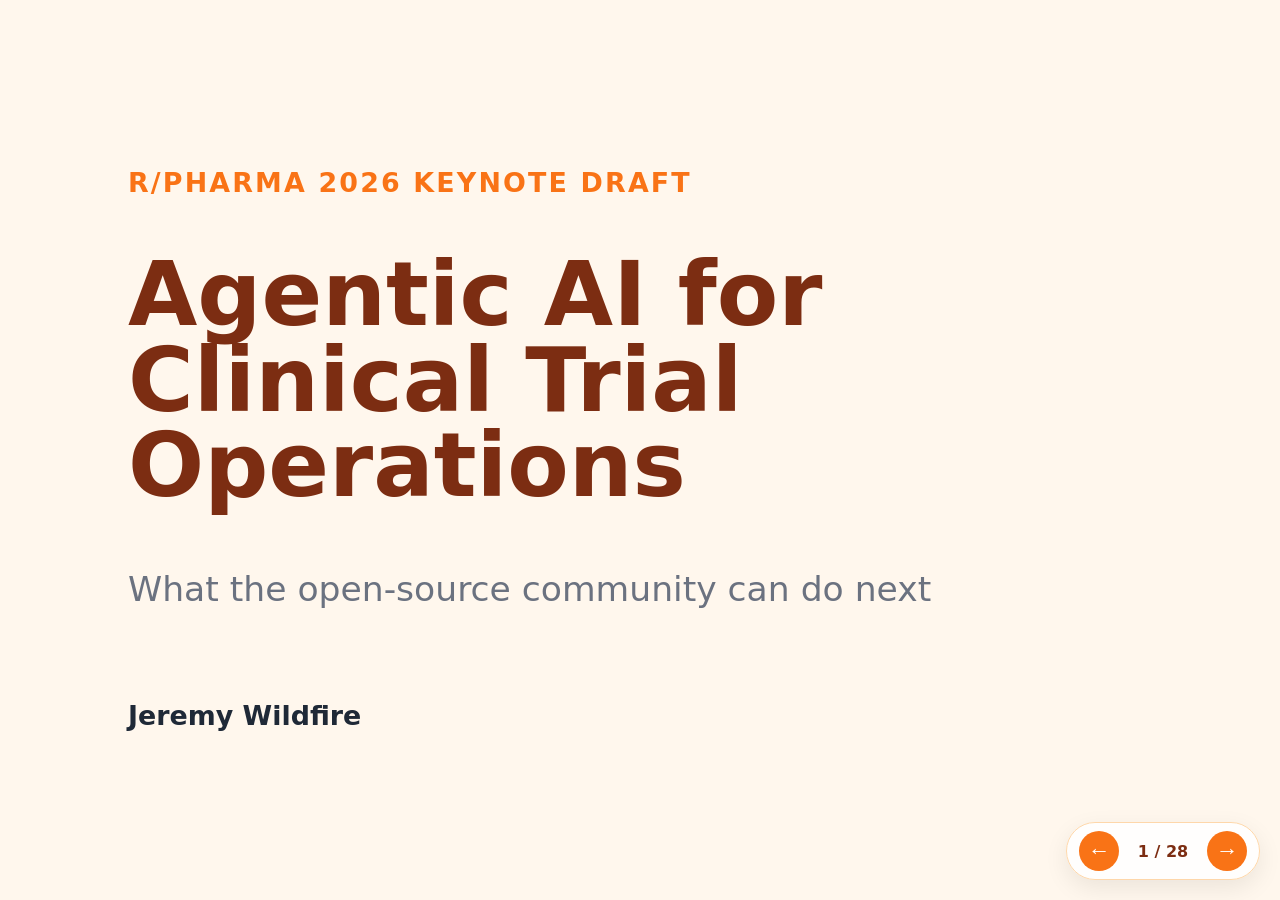
==== index.html @ a1d8c082 "Incorporate complete keynote dictation" ====
<!doctype html>
<html lang="en">
<head>
  <meta charset="utf-8" />
  <meta name="viewport" content="width=device-width, initial-scale=1" />
  <title>R/Pharma 2026 AI Keynote</title>
  <link rel="stylesheet" href="style.css" />
</head>
<body>
  <main class="deck" id="deck">
    <section class="slide title">
      <p class="eyebrow">R/Pharma 2026 Keynote Draft</p>
      <h1>Agentic AI for Clinical Trial Operations</h1>
      <p class="subtitle">What the open-source community can do next</p>
      <p class="speaker">Jeremy Wildfire</p>
    </section>

    <section class="slide">
      <h2>The thesis</h2>
      <p class="definition">Agentic AI can streamline clinical trial work when it is grounded in open, inspectable, reusable clinical software workflows.</p>
      <p class="note">Focus: faster study data analysis across setup, conduct, closeout, and submission to FDA and other regulators.</p>
    </section>

    <section class="slide">
      <h2>Why R/Pharma?</h2>
      <ul>
        <li>This community already works in the pre-competitive open-source space.</li>
        <li>Clinical trial operations have shared problems hiding behind company-specific implementations.</li>
        <li>Agentic AI gives us a new way to build, maintain, and validate shared infrastructure.</li>
      </ul>
    </section>

    <section class="slide agenda">
      <h2>Three parts</h2>
      <ol>
        <li>History: open source and clinical trials.</li>
        <li>Current best practices for GxP-ready agentic engineering.</li>
        <li>What's next: obot, gsm.safety, and autonomous AI workers.</li>
      </ol>
    </section>

    <section class="slide section-title">
      <p class="time">~10 minutes</p>
      <h2>1. History</h2>
      <p>Open source, clinical trials, and the path from SAS macro libraries to open clinical frameworks.</p>
    </section>

    <section class="slide">
      <h2>The old model</h2>
      <ul>
        <li>Every company had its own large repository of SAS macros.</li>
        <li>Clinical reporting infrastructure was powerful, but mostly internal.</li>
        <li>Teams repeatedly solved similar operational and analysis problems in parallel.</li>
      </ul>
    </section>

    <section class="slide">
      <h2>The hybrid era</h2>
      <ul>
        <li>SAS remains central in many organizations.</li>
        <li>R, Python, and other open-source tools become part of the clinical trial pipeline.</li>
        <li>Teams begin connecting closed-source macro libraries with open-source workflows.</li>
      </ul>
    </section>

    <section class="slide">
      <h2>Open frameworks + local customization</h2>
      <div class="grid three">
        <div><strong>Shared core</strong><br/>community-maintained methods, examples, and docs</div>
        <div><strong>Company extensions</strong><br/>local standards, templates, and review practices</div>
        <div><strong>Clinical use</strong><br/>study setup, conduct, closeout, and submission support</div>
      </div>
      <p class="note">Pharmaverse-style approaches show the direction: shared infrastructure does not eliminate company-specific needs; it gives them a better base.</p>
    </section>

    <section class="slide transition">
      <h2>Open source changed the surface area</h2>
      <p>More of the clinical workflow became visible, reusable, and improvable.</p>
    </section>

    <section class="slide section-title">
      <p class="time">~15 minutes</p>
      <h2>2. Current best practices</h2>
      <p>GSM, agentic engineering, and qualified, validated, GxP-ready AI use cases.</p>
    </section>

    <section class="slide split">
      <div>
        <h2>SafetyGraphics</h2>
        <ul>
          <li>Focused on safety monitoring.</li>
          <li>Reusable safety review displays.</li>
          <li>Interactive workflows aligned with common clinical questions.</li>
        </ul>
      </div>
      <div class="card">
        <strong>Core lesson</strong>
        <p>When data inputs, displays, examples, and docs are open, safety review assumptions become easier to inspect.</p>
      </div>
    </section>

    <section class="slide split">
      <div>
        <h2>GSM</h2>
        <ul>
          <li>Focused on RBQM and statistical monitoring.</li>
          <li>Broader study monitoring and quality workflows.</li>
          <li>Reusable outputs that can be generated, reviewed, and versioned.</li>
        </ul>
      </div>
      <div class="card">
        <strong>Core lesson</strong>
        <p>Monitoring workflows should be treated like software: specified, tested, documented, and improved over time.</p>
      </div>
    </section>

    <section class="slide">
      <h2>The shared pattern</h2>
      <div class="grid">
        <div><strong>Pre-competitive</strong><br/>common problems before company-specific customization</div>
        <div><strong>Open</strong><br/>public repos, examples, and documentation</div>
        <div><strong>Inspectable</strong><br/>visible assumptions and reviewable outputs</div>
        <div><strong>Reusable</strong><br/>frameworks that can carry many studies</div>
      </div>
    </section>

    <section class="slide">
      <h2>Why this matters for AI</h2>
      <ul>
        <li>Agents need explicit workflows, artifacts, and quality bars.</li>
        <li>Open-source projects already expose those artifacts.</li>
        <li>Clinical operations work becomes something agents can help draft, test, document, and improve.</li>
      </ul>
    </section>

    <section class="slide transition">
      <h2>Once the workflow is open and software-shaped...</h2>
      <p>AI can do more than autocomplete code.</p>
    </section>

    <section class="slide">
      <h2>What changed in the last few years</h2>
      <ul>
        <li>LLMs became more capable and more available.</li>
        <li>The workflow moved beyond isolated code suggestions.</li>
        <li>Agents can now execute bounded loops across requirements, code, docs, tests, demos, and pull requests.</li>
      </ul>
    </section>

    <section class="slide">
      <h2>Agentic engineering</h2>
      <p class="definition">Humans set direction; agents execute bounded work loops with auditable evidence.</p>
      <div class="flow">Issue → requirement → implementation → tests → demo → PR → human review</div>
    </section>

    <section class="slide warning">
      <h2>Qualified, validated, GxP-ready</h2>
      <ul>
        <li>The goal is not just faster code.</li>
        <li>The goal is controlled, explainable clinical software work.</li>
        <li>Use cases need evidence that a qualified reviewer can inspect.</li>
        <li>The process must support validation, traceability, and accountability.</li>
      </ul>
    </section>

    <section class="slide warning">
      <h2>AI-written code still needs a human owner</h2>
      <ul>
        <li>A person owns the requirements.</li>
        <li>A person owns the risk decision.</li>
        <li>A person must be able to explain why the code works.</li>
        <li>A person must be able to explain why it is safe enough for medical research.</li>
      </ul>
    </section>

    <section class="slide">
      <h2>Clinical trial operations opportunities</h2>
      <ul>
        <li><strong>Setup:</strong> prepare analysis workflows, examples, specifications, and study configuration.</li>
        <li><strong>Conduct:</strong> monitor data, refresh outputs, triage anomalies, and maintain review artifacts.</li>
        <li><strong>Closeout:</strong> reconcile outputs, document decisions, and assemble evidence.</li>
        <li><strong>Submission:</strong> support traceable packages for FDA and other regulatory authorities.</li>
      </ul>
    </section>

    <section class="slide">
      <h2>What agents can help with now</h2>
      <ul>
        <li>Drafting requirements and requirement matrices.</li>
        <li>Scaffolding open-source package work.</li>
        <li>Updating documentation and examples.</li>
        <li>Running static and rendered-output checks.</li>
        <li>Summarizing evidence for human review.</li>
      </ul>
    </section>

    <section class="slide warning">
      <h2>What still needs humans</h2>
      <ul>
        <li>Scientific and clinical judgment.</li>
        <li>Regulatory accountability.</li>
        <li>Risk acceptance and prioritization.</li>
        <li>Approval boundaries for external actions.</li>
        <li>Final interpretation of study data.</li>
      </ul>
    </section>

    <section class="slide section-title">
      <p class="time">~15 minutes</p>
      <h2>3. What comes next</h2>
      <p>obot, gsm.safety, and autonomous AI workers managed by a human.</p>
    </section>

    <section class="slide">
      <h2>obot as the demo thread</h2>
      <ul>
        <li>A dedicated open-source development agent.</li>
        <li>GitHub issues as PM memory and requirements.</li>
        <li>Pull requests as development evidence.</li>
        <li>Browser QA for rendered outputs.</li>
        <li>Telegram feedback loops for decisions and review.</li>
      </ul>
    </section>

    <section class="slide">
      <h2>The live case study: gsm.safety</h2>
      <ul>
        <li>Agentically combine SafetyGraphics and GSM.</li>
        <li>Use agents for requirements, tests, docs, demos, and implementation PRs.</li>
        <li>Use Jeremy as the human manager and accountable reviewer.</li>
        <li>Report honestly in October on how far the team got.</li>
      </ul>
    </section>

    <section class="slide">
      <h2>From human-in-the-loop to delegated AI team</h2>
      <div class="grid two">
        <div><strong>Before</strong><br/>Highly integrated human/code-assist loop</div>
        <div><strong>Now</strong><br/>Human-managed agents with PM, development, testing, and evidence loops</div>
      </div>
      <p class="note">The point is the way of working as much as the final package.</p>
    </section>

    <section class="slide">
      <h2>Guardrails for clinical contexts</h2>
      <div class="grid">
        <div><strong>Evidence</strong><br/>tests, rendered checks, and reviewable artifacts</div>
        <div><strong>Permissions</strong><br/>clear boundaries for writes and external actions</div>
        <div><strong>Traceability</strong><br/>requirements linked to outputs and decisions</div>
        <div><strong>Humans</strong><br/>expert judgment remains the control point</div>
      </div>
    </section>

    <section class="slide closing">
      <h2>Open source is the path</h2>
      <p>Build open, auditable agentic systems where AI workers amplify expert clinical and statistical judgment.</p>
      <p class="placeholder">Add final links, QR code, and concrete gsm.safety / obot demo artifacts as the project matures.</p>
    </section>
  </main>

  <nav class="controls" aria-label="Slide controls">
    <button id="prev" type="button">←</button>
    <span id="counter"></span>
    <button id="next" type="button">→</button>
  </nav>
  <script src="script.js"></script>
</body>
</html>
---- style.css ----
:root {
  --bg: #fff7ed;
  --ink: #1f2937;
  --muted: #6b7280;
  --orange: #f97316;
  --deep: #7c2d12;
  --line: #fed7aa;
  --blue: #1d4ed8;
}
* { box-sizing: border-box; }
html, body { margin: 0; height: 100%; }
body {
  font-family: ui-sans-serif, system-ui, -apple-system, BlinkMacSystemFont, "Segoe UI", sans-serif;
  background: var(--bg);
  color: var(--ink);
  overflow: hidden;
}
.deck { height: 100vh; width: 100vw; }
.slide {
  display: none;
  height: 100vh;
  width: 100vw;
  padding: 7vh 10vw;
  flex-direction: column;
  justify-content: center;
  gap: 1.5rem;
}
.slide.active { display: flex; }
h1 { font-size: clamp(3rem, 7vw, 6.5rem); line-height: 0.95; margin: 0; color: var(--deep); }
h2 { font-size: clamp(2.4rem, 5vw, 4.8rem); line-height: 1; margin: 0; color: var(--deep); }
p, li { font-size: clamp(1.35rem, 2.1vw, 2rem); line-height: 1.35; }
ul, ol { margin: 0; padding-left: 1.4em; max-width: 1050px; }
li + li { margin-top: 0.45em; }
.eyebrow, .time { color: var(--orange); font-weight: 800; letter-spacing: 0.08em; text-transform: uppercase; }
.subtitle { max-width: 980px; color: var(--muted); font-size: clamp(1.5rem, 2.7vw, 2.4rem); }
.speaker { font-weight: 700; }
.section-title { background: linear-gradient(135deg, #fff7ed, #ffedd5); }
.transition { background: #1f2937; color: white; }
.transition h2 { color: white; }
.transition p { color: #fed7aa; }
.warning { background: #fef2f2; }
.warning h2 { color: #991b1b; }
.closing { background: #111827; color: white; }
.closing h2 { color: #fed7aa; }
.note, .placeholder { border-left: 8px solid var(--orange); padding-left: 1rem; color: var(--muted); max-width: 1000px; }
.definition { font-size: clamp(1.7rem, 3vw, 3rem); max-width: 1100px; color: var(--blue); font-weight: 700; }
.grid { display: grid; grid-template-columns: repeat(4, minmax(0, 1fr)); gap: 1rem; }
.grid.three { grid-template-columns: repeat(3, minmax(0, 1fr)); }
.grid > div, .card { border: 2px solid var(--line); border-radius: 18px; padding: 1.4rem; background: white; font-size: clamp(1.1rem, 1.8vw, 1.7rem); }
.split { display: none; grid-template-columns: minmax(0, 1.35fr) minmax(280px, 0.65fr); align-items: center; }
.split.active { display: grid; }
.card strong { display: block; color: var(--orange); font-size: clamp(1.4rem, 2.2vw, 2.2rem); margin-bottom: 0.5rem; }
.agenda ol { max-width: 1180px; }
.flow { font-size: clamp(1.4rem, 2.5vw, 2.7rem); font-weight: 800; background: white; border: 2px solid var(--line); border-radius: 20px; padding: 1.5rem; }
.controls {
  position: fixed;
  right: 1.25rem;
  bottom: 1.25rem;
  display: flex;
  align-items: center;
  gap: 0.75rem;
  background: rgba(255, 255, 255, 0.86);
  border: 1px solid var(--line);
  border-radius: 999px;
  padding: 0.5rem 0.75rem;
  box-shadow: 0 8px 24px rgba(0,0,0,0.08);
}
button {
  border: 0;
  background: var(--orange);
  color: white;
  width: 2.5rem;
  height: 2.5rem;
  border-radius: 999px;
  font-size: 1.4rem;
  cursor: pointer;
}
#counter { min-width: 4rem; text-align: center; font-weight: 700; color: var(--deep); }
@media print {
  body { overflow: visible; }
  .slide { display: flex !important; page-break-after: always; }
  .controls { display: none; }
}
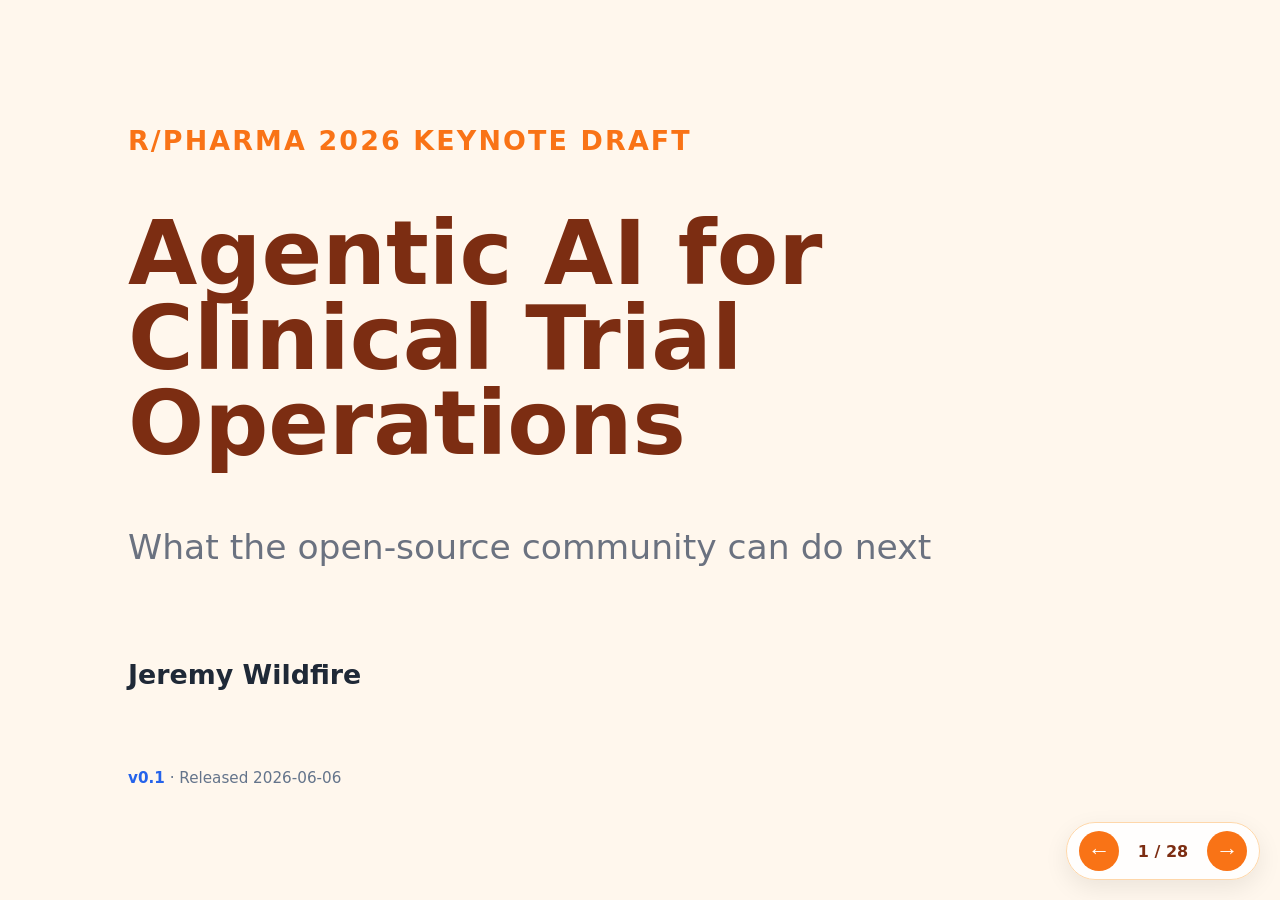
==== commit 415aa05f: "Prepare v0.1 keynote release workflow" ====
--- a/index.html
+++ b/index.html
@@ -13,6 +13,7 @@
       <h1>Agentic AI for Clinical Trial Operations</h1>
       <p class="subtitle">What the open-source community can do next</p>
       <p class="speaker">Jeremy Wildfire</p>
+      <p class="release-meta"><a href="https://github.com/obot-claw/RPharma2026-AIKeynote/releases/tag/v0.1">v0.1</a> · Released 2026-06-06</p>
     </section>
 
     <section class="slide">
--- a/style.css
+++ b/style.css
@@ -81,3 +81,19 @@
   .slide { display: flex !important; page-break-after: always; }
   .controls { display: none; }
 }
+
+.release-meta {
+  margin-top: 1.5rem;
+  font-size: 0.95rem;
+  color: #64748b;
+}
+
+.release-meta a {
+  color: #2563eb;
+  font-weight: 700;
+  text-decoration: none;
+}
+
+.release-meta a:hover {
+  text-decoration: underline;
+}
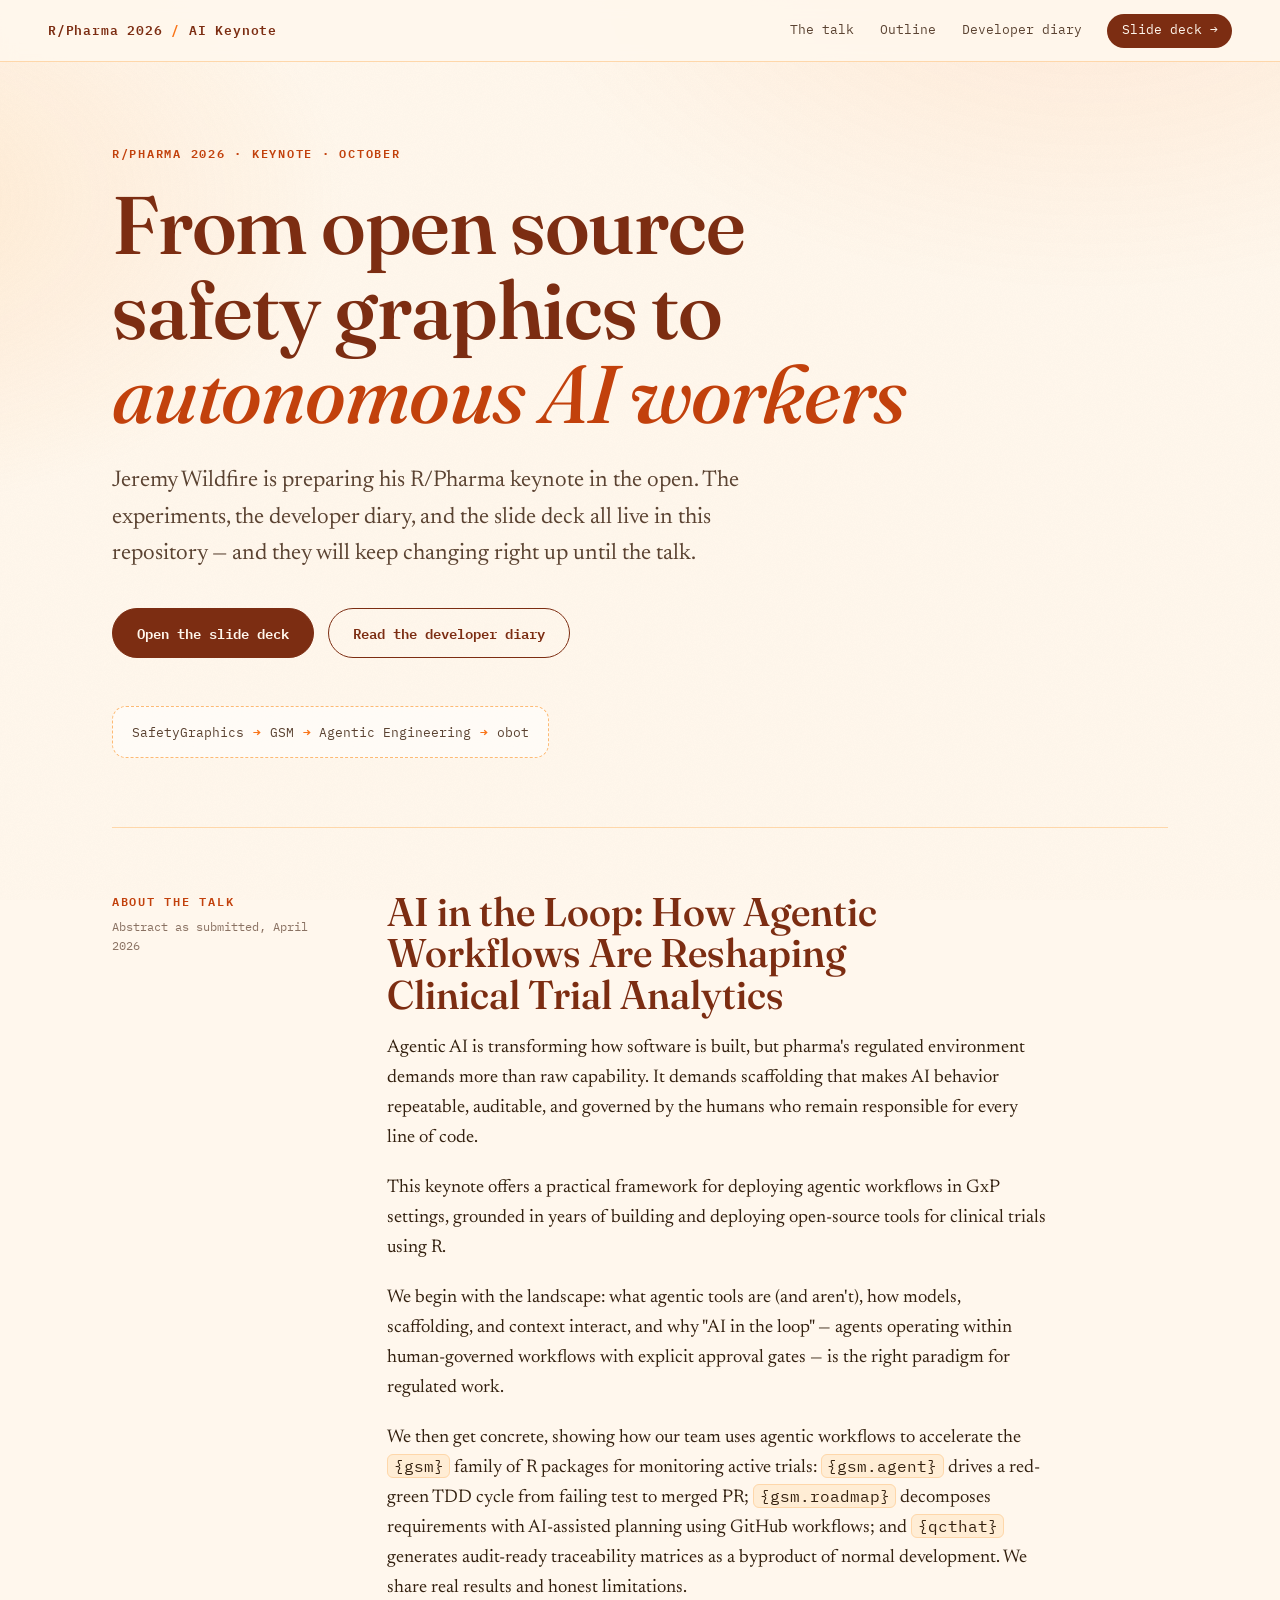
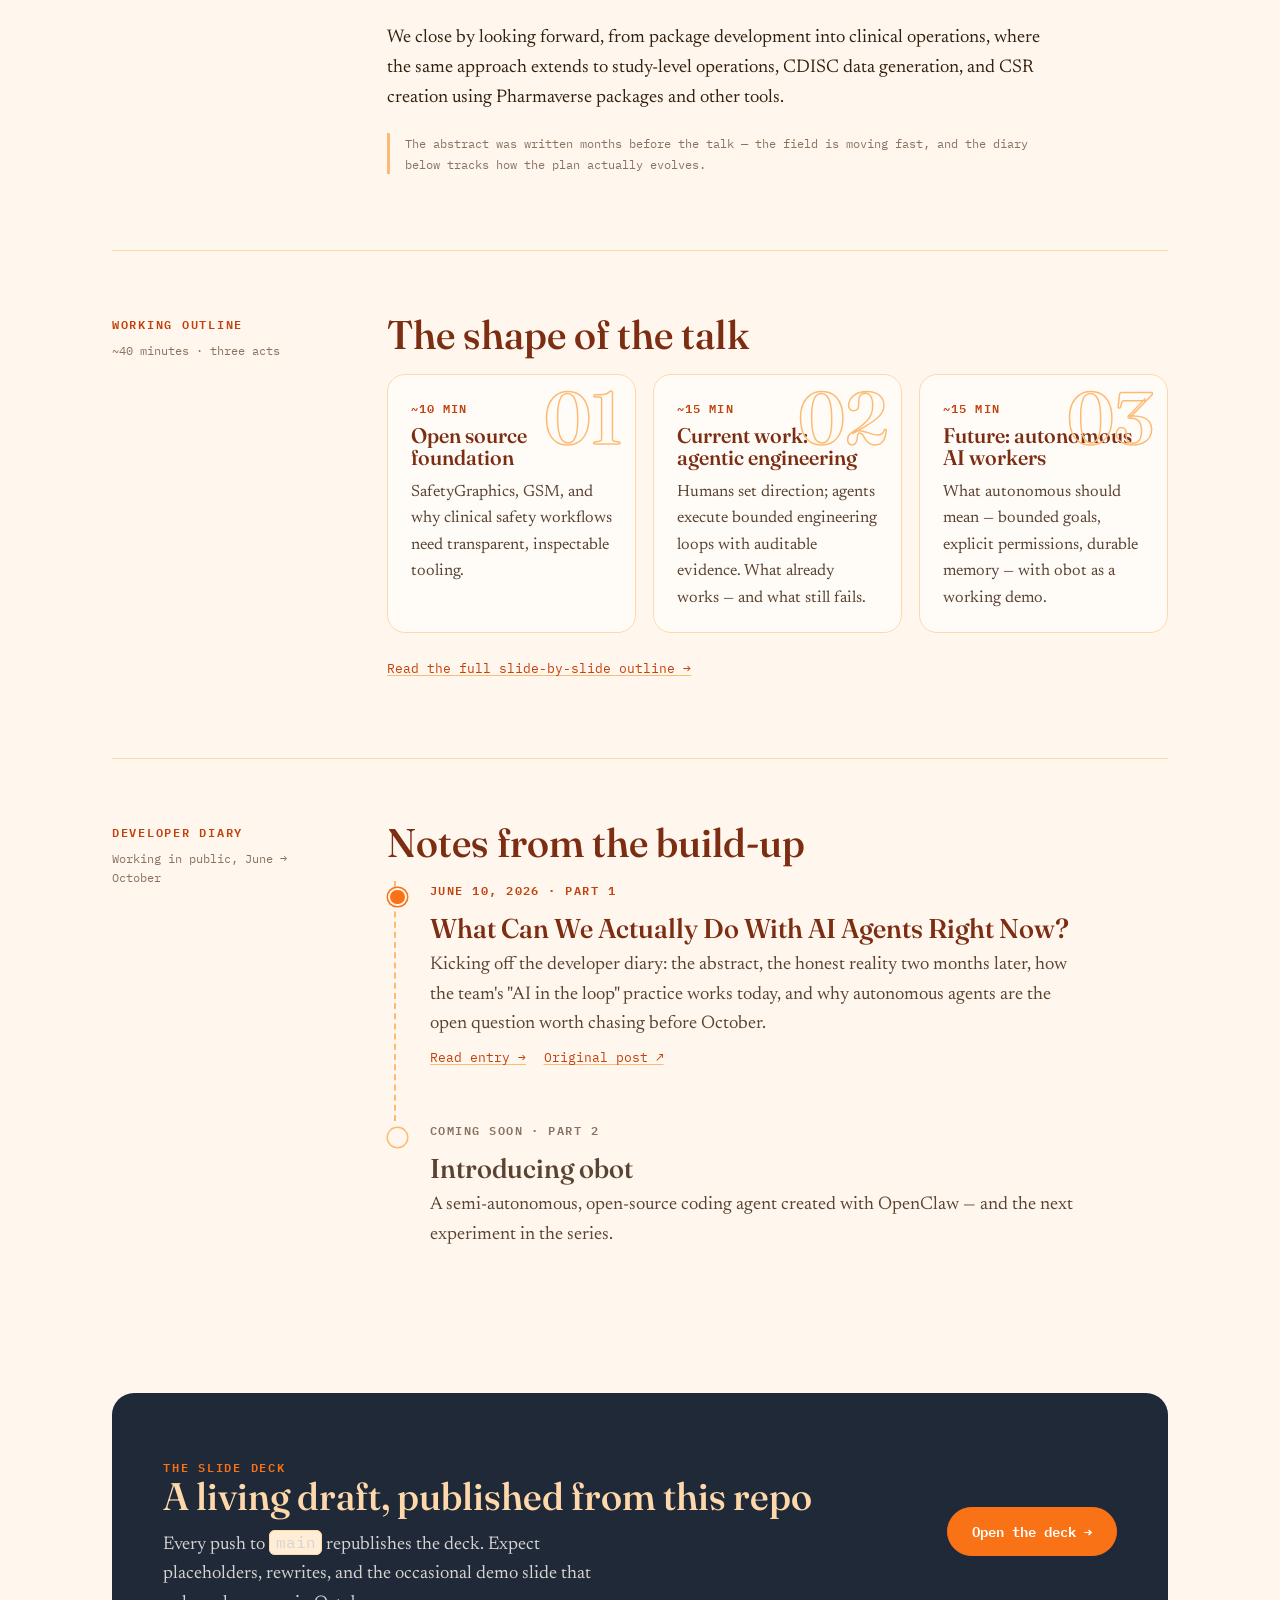
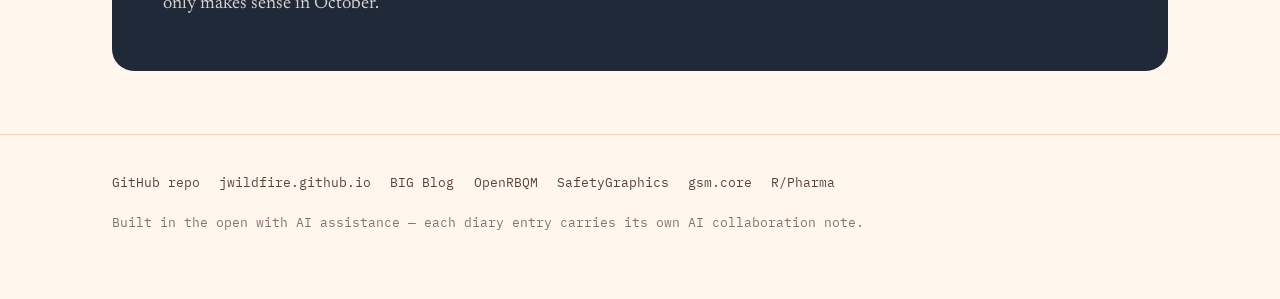
==== commit 02446205: "Reformat repo as a documentation hub for the keynote The root index.html is now a docs site covering" ====
--- a/index.html
+++ b/index.html
@@ -3,267 +3,145 @@
 <head>
   <meta charset="utf-8" />
   <meta name="viewport" content="width=device-width, initial-scale=1" />
-  <title>R/Pharma 2026 AI Keynote</title>
-  <link rel="stylesheet" href="style.css" />
+  <title>From Open Source Safety Graphics to Autonomous AI Workers — R/Pharma 2026 Keynote</title>
+  <meta name="description" content="Jeremy Wildfire's R/Pharma 2026 keynote, prepared in the open: developer diary, working outline, and live slide deck on agentic AI for clinical trial analytics." />
+  <link rel="preconnect" href="https://fonts.googleapis.com" />
+  <link rel="preconnect" href="https://fonts.gstatic.com" crossorigin />
+  <link href="https://fonts.googleapis.com/css2?family=Fraunces:ital,opsz,wght@0,9..144,400..700;1,9..144,400..700&family=IBM+Plex+Mono:wght@400;600&family=Newsreader:ital,opsz,wght@0,6..72,400..600;1,6..72,400..600&display=swap" rel="stylesheet" />
+  <link rel="stylesheet" href="assets/site.css" />
+  <link rel="icon" href="data:image/svg+xml,%3Csvg xmlns='http://www.w3.org/2000/svg' viewBox='0 0 100 100'%3E%3Crect width='100' height='100' rx='20' fill='%237c2d12'/%3E%3Ccircle cx='50' cy='50' r='22' fill='%23f97316'/%3E%3C/svg%3E" />
 </head>
 <body>
-  <main class="deck" id="deck">
-    <section class="slide title">
-      <p class="eyebrow">R/Pharma 2026 Keynote Draft</p>
-      <h1>Agentic AI for Clinical Trial Operations</h1>
-      <p class="subtitle">What the open-source community can do next</p>
-      <p class="speaker">Jeremy Wildfire</p>
-      <p class="release-meta"><a href="https://github.com/obot-claw/RPharma2026-AIKeynote/releases/tag/v0.1">v0.1</a> · Released 2026-06-06</p>
-    </section>
+  <a class="skip" href="#main">Skip to content</a>
 
-    <section class="slide">
-      <h2>The thesis</h2>
-      <p class="definition">Agentic AI can streamline clinical trial work when it is grounded in open, inspectable, reusable clinical software workflows.</p>
-      <p class="note">Focus: faster study data analysis across setup, conduct, closeout, and submission to FDA and other regulators.</p>
-    </section>
+  <header class="topbar">
+    <a class="wordmark" href="./">R/Pharma 2026 <span class="tick">/</span> AI Keynote</a>
+    <nav aria-label="Site">
+      <a href="#talk">The talk</a>
+      <a href="#outline">Outline</a>
+      <a href="#diary">Developer diary</a>
+      <a class="deck-link" href="deck/">Slide deck →</a>
+    </nav>
+  </header>
 
-    <section class="slide">
-      <h2>Why R/Pharma?</h2>
-      <ul>
-        <li>This community already works in the pre-competitive open-source space.</li>
-        <li>Clinical trial operations have shared problems hiding behind company-specific implementations.</li>
-        <li>Agentic AI gives us a new way to build, maintain, and validate shared infrastructure.</li>
-      </ul>
-    </section>
+  <main id="main">
+    <div class="shell">
+      <section class="hero">
+        <p class="kicker reveal">R/Pharma 2026 · Keynote · October</p>
+        <h1 class="reveal">From open source safety graphics to <em>autonomous AI workers</em></h1>
+        <p class="lede reveal">Jeremy Wildfire is preparing his R/Pharma keynote in the open. The experiments, the developer diary, and the slide deck all live in this repository — and they will keep changing right up until the talk.</p>
+        <div class="cta reveal">
+          <a class="button primary" href="deck/">Open the slide deck</a>
+          <a class="button ghost" href="#diary">Read the developer diary</a>
+        </div>
+        <p class="path reveal"><span>SafetyGraphics</span><span class="arrow">→</span><span>GSM</span><span class="arrow">→</span><span>Agentic Engineering</span><span class="arrow">→</span><span>obot</span></p>
+      </section>
 
-    <section class="slide agenda">
-      <h2>Three parts</h2>
-      <ol>
-        <li>History: open source and clinical trials.</li>
-        <li>Current best practices for GxP-ready agentic engineering.</li>
-        <li>What's next: obot, gsm.safety, and autonomous AI workers.</li>
-      </ol>
-    </section>
+      <section class="section" id="talk">
+        <div class="section-grid">
+          <div class="section-label">
+            <p class="kicker">About the talk</p>
+            <p class="sub">Abstract as submitted, April 2026</p>
+          </div>
+          <div class="prose">
+            <h2>AI in the Loop: How Agentic Workflows Are Reshaping Clinical Trial Analytics</h2>
+            <p>Agentic AI is transforming how software is built, but pharma's regulated environment demands more than raw capability. It demands scaffolding that makes AI behavior repeatable, auditable, and governed by the humans who remain responsible for every line of code.</p>
+            <p>This keynote offers a practical framework for deploying agentic workflows in GxP settings, grounded in years of building and deploying open-source tools for clinical trials using R.</p>
+            <p>We begin with the landscape: what agentic tools are (and aren't), how models, scaffolding, and context interact, and why "AI in the loop" — agents operating within human-governed workflows with explicit approval gates — is the right paradigm for regulated work.</p>
+            <p>We then get concrete, showing how our team uses agentic workflows to accelerate the <code>{gsm}</code> family of R packages for monitoring active trials: <code>{gsm.agent}</code> drives a red-green TDD cycle from failing test to merged PR; <code>{gsm.roadmap}</code> decomposes requirements with AI-assisted planning using GitHub workflows; and <code>{qcthat}</code> generates audit-ready traceability matrices as a byproduct of normal development. We share real results and honest limitations.</p>
+            <p>We close by looking forward, from package development into clinical operations, where the same approach extends to study-level operations, CDISC data generation, and CSR creation using Pharmaverse packages and other tools.</p>
+            <p class="abstract-note">The abstract was written months before the talk — the field is moving fast, and the diary below tracks how the plan actually evolves.</p>
+          </div>
+        </div>
+      </section>
 
-    <section class="slide section-title">
-      <p class="time">~10 minutes</p>
-      <h2>1. History</h2>
-      <p>Open source, clinical trials, and the path from SAS macro libraries to open clinical frameworks.</p>
-    </section>
+      <section class="section" id="outline">
+        <div class="section-grid">
+          <div class="section-label">
+            <p class="kicker">Working outline</p>
+            <p class="sub">~40 minutes · three acts</p>
+          </div>
+          <div>
+            <h2>The shape of the talk</h2>
+            <div class="outline-cards">
+              <div class="outline-card">
+                <span class="num" aria-hidden="true">01</span>
+                <p class="time">~10 min</p>
+                <h3>Open source foundation</h3>
+                <p>SafetyGraphics, GSM, and why clinical safety workflows need transparent, inspectable tooling.</p>
+              </div>
+              <div class="outline-card">
+                <span class="num" aria-hidden="true">02</span>
+                <p class="time">~15 min</p>
+                <h3>Current work: agentic engineering</h3>
+                <p>Humans set direction; agents execute bounded engineering loops with auditable evidence. What already works — and what still fails.</p>
+              </div>
+              <div class="outline-card">
+                <span class="num" aria-hidden="true">03</span>
+                <p class="time">~15 min</p>
+                <h3>Future: autonomous AI workers</h3>
+                <p>What autonomous should mean — bounded goals, explicit permissions, durable memory — with obot as a working demo.</p>
+              </div>
+            </div>
+            <p class="outline-more"><a href="https://github.com/obot-claw/RPharma2026-AIKeynote/blob/main/outline.md">Read the full slide-by-slide outline →</a></p>
+          </div>
+        </div>
+      </section>
 
-    <section class="slide">
-      <h2>The old model</h2>
-      <ul>
-        <li>Every company had its own large repository of SAS macros.</li>
-        <li>Clinical reporting infrastructure was powerful, but mostly internal.</li>
-        <li>Teams repeatedly solved similar operational and analysis problems in parallel.</li>
-      </ul>
-    </section>
+      <section class="section" id="diary">
+        <div class="section-grid">
+          <div class="section-label">
+            <p class="kicker">Developer diary</p>
+            <p class="sub">Working in public, June → October</p>
+          </div>
+          <div>
+            <h2>Notes from the build-up</h2>
+            <ol class="timeline">
+              <li class="entry">
+                <p class="date">June 10, 2026 · Part 1</p>
+                <h3><a href="diary/rpharma-keynote-developer-diary.html">What Can We Actually Do With AI Agents Right Now?</a></h3>
+                <p class="excerpt">Kicking off the developer diary: the abstract, the honest reality two months later, how the team's "AI in the loop" practice works today, and why autonomous agents are the open question worth chasing before October.</p>
+                <p class="links">
+                  <a href="diary/rpharma-keynote-developer-diary.html">Read entry →</a>
+                  <a href="https://jwildfire.github.io/2026/06/10/rpharma-keynote-developer-diary.html">Original post ↗</a>
+                </p>
+              </li>
+              <li class="entry upcoming">
+                <p class="date">Coming soon · Part 2</p>
+                <h3>Introducing obot</h3>
+                <p class="excerpt">A semi-autonomous, open-source coding agent created with OpenClaw — and the next experiment in the series.</p>
+              </li>
+            </ol>
+          </div>
+        </div>
+      </section>
 
-    <section class="slide">
-      <h2>The hybrid era</h2>
-      <ul>
-        <li>SAS remains central in many organizations.</li>
-        <li>R, Python, and other open-source tools become part of the clinical trial pipeline.</li>
-        <li>Teams begin connecting closed-source macro libraries with open-source workflows.</li>
-      </ul>
-    </section>
-
-    <section class="slide">
-      <h2>Open frameworks + local customization</h2>
-      <div class="grid three">
-        <div><strong>Shared core</strong><br/>community-maintained methods, examples, and docs</div>
-        <div><strong>Company extensions</strong><br/>local standards, templates, and review practices</div>
-        <div><strong>Clinical use</strong><br/>study setup, conduct, closeout, and submission support</div>
-      </div>
-      <p class="note">Pharmaverse-style approaches show the direction: shared infrastructure does not eliminate company-specific needs; it gives them a better base.</p>
-    </section>
-
-    <section class="slide transition">
-      <h2>Open source changed the surface area</h2>
-      <p>More of the clinical workflow became visible, reusable, and improvable.</p>
-    </section>
-
-    <section class="slide section-title">
-      <p class="time">~15 minutes</p>
-      <h2>2. Current best practices</h2>
-      <p>GSM, agentic engineering, and qualified, validated, GxP-ready AI use cases.</p>
-    </section>
-
-    <section class="slide split">
-      <div>
-        <h2>SafetyGraphics</h2>
-        <ul>
-          <li>Focused on safety monitoring.</li>
-          <li>Reusable safety review displays.</li>
-          <li>Interactive workflows aligned with common clinical questions.</li>
-        </ul>
-      </div>
-      <div class="card">
-        <strong>Core lesson</strong>
-        <p>When data inputs, displays, examples, and docs are open, safety review assumptions become easier to inspect.</p>
-      </div>
-    </section>
-
-    <section class="slide split">
-      <div>
-        <h2>GSM</h2>
-        <ul>
-          <li>Focused on RBQM and statistical monitoring.</li>
-          <li>Broader study monitoring and quality workflows.</li>
-          <li>Reusable outputs that can be generated, reviewed, and versioned.</li>
-        </ul>
-      </div>
-      <div class="card">
-        <strong>Core lesson</strong>
-        <p>Monitoring workflows should be treated like software: specified, tested, documented, and improved over time.</p>
-      </div>
-    </section>
-
-    <section class="slide">
-      <h2>The shared pattern</h2>
-      <div class="grid">
-        <div><strong>Pre-competitive</strong><br/>common problems before company-specific customization</div>
-        <div><strong>Open</strong><br/>public repos, examples, and documentation</div>
-        <div><strong>Inspectable</strong><br/>visible assumptions and reviewable outputs</div>
-        <div><strong>Reusable</strong><br/>frameworks that can carry many studies</div>
-      </div>
-    </section>
-
-    <section class="slide">
-      <h2>Why this matters for AI</h2>
-      <ul>
-        <li>Agents need explicit workflows, artifacts, and quality bars.</li>
-        <li>Open-source projects already expose those artifacts.</li>
-        <li>Clinical operations work becomes something agents can help draft, test, document, and improve.</li>
-      </ul>
-    </section>
-
-    <section class="slide transition">
-      <h2>Once the workflow is open and software-shaped...</h2>
-      <p>AI can do more than autocomplete code.</p>
-    </section>
-
-    <section class="slide">
-      <h2>What changed in the last few years</h2>
-      <ul>
-        <li>LLMs became more capable and more available.</li>
-        <li>The workflow moved beyond isolated code suggestions.</li>
-        <li>Agents can now execute bounded loops across requirements, code, docs, tests, demos, and pull requests.</li>
-      </ul>
-    </section>
-
-    <section class="slide">
-      <h2>Agentic engineering</h2>
-      <p class="definition">Humans set direction; agents execute bounded work loops with auditable evidence.</p>
-      <div class="flow">Issue → requirement → implementation → tests → demo → PR → human review</div>
-    </section>
-
-    <section class="slide warning">
-      <h2>Qualified, validated, GxP-ready</h2>
-      <ul>
-        <li>The goal is not just faster code.</li>
-        <li>The goal is controlled, explainable clinical software work.</li>
-        <li>Use cases need evidence that a qualified reviewer can inspect.</li>
-        <li>The process must support validation, traceability, and accountability.</li>
-      </ul>
-    </section>
-
-    <section class="slide warning">
-      <h2>AI-written code still needs a human owner</h2>
-      <ul>
-        <li>A person owns the requirements.</li>
-        <li>A person owns the risk decision.</li>
-        <li>A person must be able to explain why the code works.</li>
-        <li>A person must be able to explain why it is safe enough for medical research.</li>
-      </ul>
-    </section>
-
-    <section class="slide">
-      <h2>Clinical trial operations opportunities</h2>
-      <ul>
-        <li><strong>Setup:</strong> prepare analysis workflows, examples, specifications, and study configuration.</li>
-        <li><strong>Conduct:</strong> monitor data, refresh outputs, triage anomalies, and maintain review artifacts.</li>
-        <li><strong>Closeout:</strong> reconcile outputs, document decisions, and assemble evidence.</li>
-        <li><strong>Submission:</strong> support traceable packages for FDA and other regulatory authorities.</li>
-      </ul>
-    </section>
-
-    <section class="slide">
-      <h2>What agents can help with now</h2>
-      <ul>
-        <li>Drafting requirements and requirement matrices.</li>
-        <li>Scaffolding open-source package work.</li>
-        <li>Updating documentation and examples.</li>
-        <li>Running static and rendered-output checks.</li>
-        <li>Summarizing evidence for human review.</li>
-      </ul>
-    </section>
-
-    <section class="slide warning">
-      <h2>What still needs humans</h2>
-      <ul>
-        <li>Scientific and clinical judgment.</li>
-        <li>Regulatory accountability.</li>
-        <li>Risk acceptance and prioritization.</li>
-        <li>Approval boundaries for external actions.</li>
-        <li>Final interpretation of study data.</li>
-      </ul>
-    </section>
-
-    <section class="slide section-title">
-      <p class="time">~15 minutes</p>
-      <h2>3. What comes next</h2>
-      <p>obot, gsm.safety, and autonomous AI workers managed by a human.</p>
-    </section>
-
-    <section class="slide">
-      <h2>obot as the demo thread</h2>
-      <ul>
-        <li>A dedicated open-source development agent.</li>
-        <li>GitHub issues as PM memory and requirements.</li>
-        <li>Pull requests as development evidence.</li>
-        <li>Browser QA for rendered outputs.</li>
-        <li>Telegram feedback loops for decisions and review.</li>
-      </ul>
-    </section>
-
-    <section class="slide">
-      <h2>The live case study: gsm.safety</h2>
-      <ul>
-        <li>Agentically combine SafetyGraphics and GSM.</li>
-        <li>Use agents for requirements, tests, docs, demos, and implementation PRs.</li>
-        <li>Use Jeremy as the human manager and accountable reviewer.</li>
-        <li>Report honestly in October on how far the team got.</li>
-      </ul>
-    </section>
-
-    <section class="slide">
-      <h2>From human-in-the-loop to delegated AI team</h2>
-      <div class="grid two">
-        <div><strong>Before</strong><br/>Highly integrated human/code-assist loop</div>
-        <div><strong>Now</strong><br/>Human-managed agents with PM, development, testing, and evidence loops</div>
-      </div>
-      <p class="note">The point is the way of working as much as the final package.</p>
-    </section>
-
-    <section class="slide">
-      <h2>Guardrails for clinical contexts</h2>
-      <div class="grid">
-        <div><strong>Evidence</strong><br/>tests, rendered checks, and reviewable artifacts</div>
-        <div><strong>Permissions</strong><br/>clear boundaries for writes and external actions</div>
-        <div><strong>Traceability</strong><br/>requirements linked to outputs and decisions</div>
-        <div><strong>Humans</strong><br/>expert judgment remains the control point</div>
-      </div>
-    </section>
-
-    <section class="slide closing">
-      <h2>Open source is the path</h2>
-      <p>Build open, auditable agentic systems where AI workers amplify expert clinical and statistical judgment.</p>
-      <p class="placeholder">Add final links, QR code, and concrete gsm.safety / obot demo artifacts as the project matures.</p>
-    </section>
+      <section aria-label="Slide deck">
+        <div class="deck-band" id="deck">
+          <div>
+            <p class="kicker">The slide deck</p>
+            <h2>A living draft, published from this repo</h2>
+            <p>Every push to <code>main</code> republishes the deck. Expect placeholders, rewrites, and the occasional demo slide that only makes sense in October.</p>
+          </div>
+          <a class="button primary" href="deck/">Open the deck →</a>
+        </div>
+      </section>
+    </div>
   </main>
 
-  <nav class="controls" aria-label="Slide controls">
-    <button id="prev" type="button">←</button>
-    <span id="counter"></span>
-    <button id="next" type="button">→</button>
-  </nav>
-  <script src="script.js"></script>
+  <footer class="site">
+    <div class="shell">
+      <div class="links">
+        <a href="https://github.com/obot-claw/RPharma2026-AIKeynote">GitHub repo</a>
+        <a href="https://jwildfire.github.io/">jwildfire.github.io</a>
+        <a href="https://gilead-biostats.github.io/big.blog/">BIG Blog</a>
+        <a href="https://openrbqm.github.io/">OpenRBQM</a>
+        <a href="https://github.com/SafetyGraphics/safetyGraphics">SafetyGraphics</a>
+        <a href="https://gilead-biostats.github.io/gsm.core/">gsm.core</a>
+        <a href="https://rinpharma.com/">R/Pharma</a>
+      </div>
+      <p>Built in the open with AI assistance — each diary entry carries its own AI collaboration note.</p>
+    </div>
+  </footer>
 </body>
 </html>
--- a/assets/site.css
+++ b/assets/site.css
@@ -0,0 +1,530 @@
+/* ---------------------------------------------------------------------------
+   R/Pharma 2026 AI Keynote — documentation hub
+   Warm editorial "field notes" system extending the deck palette.
+   Fonts: Fraunces (display) · Newsreader (body) · IBM Plex Mono (meta)
+--------------------------------------------------------------------------- */
+
+:root {
+  --paper: #fff7ed;
+  --paper-deep: #ffedd5;
+  --ink: #33200f;
+  --ink-soft: #5b4332;
+  --muted: #8a7263;
+  --orange: #f97316;
+  --orange-deep: #c2410c;
+  --deep: #7c2d12;
+  --line: #fed7aa;
+  --line-strong: #fdba74;
+  --night: #1f2937;
+  --night-ink: #fed7aa;
+
+  --display: "Fraunces", "Iowan Old Style", Georgia, serif;
+  --body: "Newsreader", Georgia, "Times New Roman", serif;
+  --mono: "IBM Plex Mono", ui-monospace, "SF Mono", Menlo, monospace;
+
+  --measure: 66ch;
+}
+
+* { box-sizing: border-box; }
+
+html {
+  scroll-behavior: smooth;
+  scroll-padding-top: 5.5rem;
+}
+
+body {
+  margin: 0;
+  background: var(--paper);
+  color: var(--ink);
+  font-family: var(--body);
+  font-size: 1.155rem;
+  line-height: 1.62;
+  -webkit-font-smoothing: antialiased;
+}
+
+/* Grain + warm atmosphere ------------------------------------------------- */
+
+body::before {
+  content: "";
+  position: fixed;
+  inset: 0;
+  z-index: 0;
+  pointer-events: none;
+  background:
+    radial-gradient(60rem 38rem at 85% -8%, rgba(249, 115, 22, 0.10), transparent 60%),
+    radial-gradient(48rem 30rem at -12% 22%, rgba(253, 186, 116, 0.22), transparent 65%);
+}
+
+body::after {
+  content: "";
+  position: fixed;
+  inset: 0;
+  z-index: 0;
+  pointer-events: none;
+  opacity: 0.5;
+  background-image: url("data:image/svg+xml,%3Csvg xmlns='http://www.w3.org/2000/svg' width='160' height='160'%3E%3Cfilter id='n'%3E%3CfeTurbulence type='fractalNoise' baseFrequency='0.9' numOctaves='2'/%3E%3CfeColorMatrix values='0 0 0 0 0.49 0 0 0 0 0.27 0 0 0 0 0.07 0 0 0 0.05 0'/%3E%3C/filter%3E%3Crect width='160' height='160' filter='url(%23n)'/%3E%3C/svg%3E");
+}
+
+header, main, footer { position: relative; z-index: 1; }
+
+/* Type ---------------------------------------------------------------------*/
+
+h1, h2, h3 {
+  font-family: var(--display);
+  font-variation-settings: "opsz" 72;
+  color: var(--deep);
+  line-height: 1.04;
+  margin: 0;
+  text-wrap: balance;
+}
+
+p { margin: 0 0 1.1em; }
+
+a { color: var(--orange-deep); text-decoration-color: var(--line-strong); text-underline-offset: 0.18em; }
+a:hover { color: var(--orange); }
+
+:focus-visible {
+  outline: 2px solid var(--orange);
+  outline-offset: 3px;
+  border-radius: 2px;
+}
+
+code {
+  font-family: var(--mono);
+  font-size: 0.86em;
+  background: var(--paper-deep);
+  border: 1px solid var(--line);
+  border-radius: 6px;
+  padding: 0.08em 0.34em;
+}
+
+.kicker {
+  font-family: var(--mono);
+  font-size: 0.78rem;
+  font-weight: 600;
+  letter-spacing: 0.14em;
+  text-transform: uppercase;
+  color: var(--orange-deep);
+  margin: 0 0 1.2rem;
+}
+
+.skip {
+  position: absolute;
+  left: -200vw;
+  top: 0;
+  background: var(--deep);
+  color: var(--paper);
+  padding: 0.6rem 1rem;
+  z-index: 10;
+}
+.skip:focus { left: 1rem; top: 1rem; }
+
+/* Top bar ------------------------------------------------------------------*/
+
+.topbar {
+  position: sticky;
+  top: 0;
+  z-index: 5;
+  display: flex;
+  align-items: center;
+  justify-content: space-between;
+  gap: 1rem;
+  padding: 0.85rem clamp(1.25rem, 4vw, 3rem);
+  background: color-mix(in srgb, var(--paper) 88%, transparent);
+  backdrop-filter: blur(8px);
+  border-bottom: 1px solid var(--line);
+}
+
+.wordmark {
+  font-family: var(--mono);
+  font-size: 0.84rem;
+  font-weight: 600;
+  letter-spacing: 0.06em;
+  text-decoration: none;
+  color: var(--deep);
+  white-space: nowrap;
+}
+.wordmark .tick { color: var(--orange); }
+
+.topbar nav {
+  display: flex;
+  align-items: center;
+  gap: clamp(0.9rem, 2.5vw, 1.6rem);
+  font-family: var(--mono);
+  font-size: 0.8rem;
+}
+.topbar nav a { text-decoration: none; color: var(--ink-soft); }
+.topbar nav a:hover { color: var(--orange-deep); }
+.topbar nav a.deck-link {
+  color: var(--paper);
+  background: var(--deep);
+  padding: 0.42rem 0.9rem;
+  border-radius: 999px;
+}
+.topbar nav a.deck-link:hover { background: var(--orange-deep); }
+
+/* Shell --------------------------------------------------------------------*/
+
+.shell {
+  max-width: 72rem;
+  margin: 0 auto;
+  padding: 0 clamp(1.25rem, 4vw, 3rem);
+}
+
+/* Hero ---------------------------------------------------------------------*/
+
+.hero { padding: clamp(4rem, 9vh, 7rem) 0 clamp(3rem, 6vh, 4.5rem); }
+
+.hero h1 {
+  font-size: clamp(2.6rem, 6.4vw, 5.1rem);
+  font-weight: 560;
+  letter-spacing: -0.015em;
+  max-width: 18ch;
+}
+
+.hero h1 em {
+  font-style: italic;
+  font-weight: 480;
+  color: var(--orange-deep);
+}
+
+.hero .lede {
+  font-size: clamp(1.18rem, 2vw, 1.42rem);
+  max-width: 52ch;
+  color: var(--ink-soft);
+  margin: 1.6rem 0 2.2rem;
+}
+
+.cta { display: flex; flex-wrap: wrap; gap: 0.9rem; margin-bottom: 3rem; }
+
+.button {
+  font-family: var(--mono);
+  font-size: 0.88rem;
+  font-weight: 600;
+  text-decoration: none;
+  border-radius: 999px;
+  padding: 0.78rem 1.5rem;
+  border: 1.5px solid var(--deep);
+  transition: transform 120ms ease, box-shadow 120ms ease, background 120ms ease;
+}
+.button:hover { transform: translateY(-2px); box-shadow: 0 6px 18px rgba(124, 45, 18, 0.18); }
+.button.primary { background: var(--deep); color: var(--paper); }
+.button.primary:hover { background: var(--orange-deep); border-color: var(--orange-deep); color: var(--paper); }
+.button.ghost { color: var(--deep); background: transparent; }
+.button.ghost:hover { color: var(--orange-deep); border-color: var(--orange-deep); }
+
+.path {
+  font-family: var(--mono);
+  font-size: 0.82rem;
+  color: var(--ink-soft);
+  border: 1.5px dashed var(--line-strong);
+  border-radius: 14px;
+  background: color-mix(in srgb, #ffffff 55%, transparent);
+  padding: 0.9rem 1.2rem;
+  display: inline-flex;
+  flex-wrap: wrap;
+  align-items: center;
+  gap: 0.55rem;
+  max-width: 100%;
+}
+.path .arrow { color: var(--orange); font-weight: 600; }
+
+/* Page-load reveal ----------------------------------------------------------*/
+
+.reveal { animation: rise 700ms cubic-bezier(0.22, 1, 0.36, 1) both; }
+.reveal:nth-child(2) { animation-delay: 90ms; }
+.reveal:nth-child(3) { animation-delay: 180ms; }
+.reveal:nth-child(4) { animation-delay: 270ms; }
+.reveal:nth-child(5) { animation-delay: 360ms; }
+
+@keyframes rise {
+  from { opacity: 0; transform: translateY(14px); }
+  to { opacity: 1; transform: none; }
+}
+
+@media (prefers-reduced-motion: reduce) {
+  .reveal { animation: none; }
+  html { scroll-behavior: auto; }
+  .button:hover { transform: none; }
+}
+
+/* Sections ------------------------------------------------------------------*/
+
+.section { padding: clamp(3rem, 7vh, 5rem) 0; border-top: 1px solid var(--line); }
+
+.section-grid {
+  display: grid;
+  grid-template-columns: minmax(0, 14rem) minmax(0, 1fr);
+  gap: clamp(1.5rem, 4vw, 4rem);
+}
+
+.section-label { position: sticky; top: 5.5rem; align-self: start; }
+.section-label .kicker { margin-bottom: 0.4rem; }
+.section-label .sub {
+  font-family: var(--mono);
+  font-size: 0.74rem;
+  color: var(--muted);
+}
+
+.section h2 {
+  font-size: clamp(1.7rem, 3.4vw, 2.5rem);
+  font-weight: 540;
+  margin-bottom: 1.1rem;
+}
+
+.section .prose { max-width: var(--measure); }
+.prose p + p { margin-top: 0.2em; }
+
+.abstract-note {
+  font-family: var(--mono);
+  font-size: 0.78rem;
+  color: var(--muted);
+  border-left: 3px solid var(--line-strong);
+  padding-left: 0.9rem;
+  margin-top: 1.8rem;
+}
+
+/* Outline cards ---------------------------------------------------------------*/
+
+.outline-cards {
+  display: grid;
+  grid-template-columns: repeat(auto-fit, minmax(15.5rem, 1fr));
+  gap: 1.1rem;
+  margin-top: 0.6rem;
+}
+
+.outline-card {
+  position: relative;
+  background: color-mix(in srgb, #ffffff 62%, transparent);
+  border: 1.5px solid var(--line);
+  border-radius: 18px;
+  padding: 1.5rem 1.4rem 1.3rem;
+  overflow: hidden;
+  transition: border-color 140ms ease, transform 140ms ease;
+}
+.outline-card:hover { border-color: var(--line-strong); transform: translateY(-3px); }
+
+.outline-card .num {
+  font-family: var(--display);
+  font-size: 4.6rem;
+  font-weight: 600;
+  line-height: 1;
+  color: transparent;
+  -webkit-text-stroke: 1.5px var(--line-strong);
+  position: absolute;
+  top: 0.4rem;
+  right: 0.8rem;
+  user-select: none;
+}
+
+.outline-card .time {
+  font-family: var(--mono);
+  font-size: 0.72rem;
+  font-weight: 600;
+  letter-spacing: 0.1em;
+  text-transform: uppercase;
+  color: var(--orange-deep);
+}
+
+.outline-card h3 { font-size: 1.32rem; font-weight: 560; margin: 0.5rem 0 0.6rem; }
+.outline-card p { font-size: 1.02rem; color: var(--ink-soft); margin: 0; }
+
+.outline-more {
+  margin-top: 1.6rem;
+  font-family: var(--mono);
+  font-size: 0.84rem;
+}
+
+/* Diary timeline ---------------------------------------------------------------*/
+
+.timeline { list-style: none; margin: 0.5rem 0 0; padding: 0; }
+
+.entry {
+  position: relative;
+  padding: 0 0 2.4rem 2.1rem;
+  border-left: 2px dashed var(--line-strong);
+  margin-left: 0.45rem;
+}
+.entry:last-child { border-left-color: transparent; padding-bottom: 0.5rem; }
+
+.entry::before {
+  content: "";
+  position: absolute;
+  left: -0.5rem;
+  top: 0.42rem;
+  width: 0.9rem;
+  height: 0.9rem;
+  border-radius: 999px;
+  background: var(--orange);
+  border: 2.5px solid var(--paper);
+  box-shadow: 0 0 0 1.5px var(--orange);
+}
+.entry.upcoming::before {
+  background: var(--paper);
+  box-shadow: 0 0 0 1.5px var(--line-strong);
+}
+
+.entry .date {
+  font-family: var(--mono);
+  font-size: 0.76rem;
+  font-weight: 600;
+  letter-spacing: 0.12em;
+  text-transform: uppercase;
+  color: var(--orange-deep);
+}
+.entry.upcoming .date { color: var(--muted); }
+
+.entry h3 { font-size: clamp(1.35rem, 2.4vw, 1.7rem); font-weight: 550; margin: 0.35rem 0 0.45rem; }
+.entry h3 a { color: inherit; text-decoration: none; }
+.entry h3 a:hover { color: var(--orange-deep); }
+
+.entry .excerpt { max-width: var(--measure); color: var(--ink-soft); margin-bottom: 0.55rem; }
+
+.entry .links {
+  font-family: var(--mono);
+  font-size: 0.8rem;
+  display: flex;
+  flex-wrap: wrap;
+  gap: 1.1rem;
+}
+
+.entry.upcoming h3 { color: var(--ink-soft); }
+
+/* Deck band ---------------------------------------------------------------------*/
+
+.deck-band {
+  background: var(--night);
+  color: var(--paper);
+  border-radius: 22px;
+  padding: clamp(2rem, 5vw, 3.2rem);
+  display: flex;
+  flex-wrap: wrap;
+  align-items: center;
+  justify-content: space-between;
+  gap: 1.5rem;
+  margin: clamp(3rem, 7vh, 5rem) 0;
+}
+
+.deck-band .kicker { color: var(--orange); }
+.deck-band h2 { color: var(--night-ink); font-size: clamp(1.7rem, 3.2vw, 2.4rem); font-weight: 540; }
+.deck-band p { color: #d6d3d1; max-width: 46ch; margin: 0.8rem 0 0; }
+
+.deck-band .button.primary {
+  background: var(--orange);
+  border-color: var(--orange);
+  color: #fff;
+  white-space: nowrap;
+}
+.deck-band .button.primary:hover { background: var(--orange-deep); border-color: var(--orange-deep); }
+
+/* Footer -------------------------------------------------------------------------*/
+
+footer.site {
+  border-top: 1px solid var(--line);
+  padding: 2.4rem 0 3.2rem;
+  font-family: var(--mono);
+  font-size: 0.8rem;
+  color: var(--muted);
+}
+
+footer.site .links {
+  display: flex;
+  flex-wrap: wrap;
+  gap: 1.2rem;
+  margin-bottom: 1.2rem;
+}
+footer.site a { color: var(--ink-soft); text-decoration: none; }
+footer.site a:hover { color: var(--orange-deep); }
+
+/* Article (diary entry) pages ------------------------------------------------------*/
+
+.article-shell { max-width: 46rem; margin: 0 auto; padding: 0 clamp(1.25rem, 4vw, 2rem); }
+
+article.post { padding: clamp(2.5rem, 6vh, 4rem) 0 2rem; }
+
+article.post .meta {
+  font-family: var(--mono);
+  font-size: 0.78rem;
+  font-weight: 600;
+  letter-spacing: 0.1em;
+  text-transform: uppercase;
+  color: var(--orange-deep);
+  display: flex;
+  flex-wrap: wrap;
+  gap: 0.4rem 1rem;
+  margin-bottom: 1.1rem;
+}
+article.post .meta .sep { color: var(--line-strong); }
+
+article.post h1 {
+  font-size: clamp(2.1rem, 5vw, 3.2rem);
+  font-weight: 560;
+  margin-bottom: 1rem;
+}
+
+.crosspost {
+  font-family: var(--mono);
+  font-size: 0.78rem;
+  color: var(--muted);
+  border: 1.5px dashed var(--line-strong);
+  border-radius: 12px;
+  padding: 0.7rem 1rem;
+  margin: 1.4rem 0 2.2rem;
+}
+
+article.post h2 {
+  font-size: clamp(1.5rem, 3vw, 1.95rem);
+  font-weight: 550;
+  margin: 2.2rem 0 0.9rem;
+}
+
+article.post details {
+  background: color-mix(in srgb, #ffffff 62%, transparent);
+  border: 1.5px solid var(--line);
+  border-radius: 14px;
+  padding: 1rem 1.3rem;
+  margin: 0 0 1.4rem;
+}
+article.post details[open] { border-color: var(--line-strong); }
+
+article.post summary {
+  font-family: var(--mono);
+  font-size: 0.86rem;
+  font-weight: 600;
+  letter-spacing: 0.08em;
+  text-transform: uppercase;
+  color: var(--deep);
+  cursor: pointer;
+}
+article.post summary:hover { color: var(--orange-deep); }
+article.post details .abstract-title { font-weight: 700; margin-top: 1.1rem; }
+
+.footnotes {
+  margin-top: 3rem;
+  border-top: 1px solid var(--line);
+  padding-top: 1.4rem;
+  font-size: 0.98rem;
+  color: var(--ink-soft);
+}
+.footnotes .kicker { margin-bottom: 0.8rem; }
+.footnotes ol { margin: 0; padding-left: 1.3rem; }
+sup.fnref { font-family: var(--mono); font-size: 0.72em; }
+sup.fnref a { text-decoration: none; }
+
+.post-footer-nav {
+  font-family: var(--mono);
+  font-size: 0.84rem;
+  padding: 1.8rem 0 3rem;
+  border-top: 1px solid var(--line);
+  display: flex;
+  flex-wrap: wrap;
+  gap: 1.4rem;
+}
+
+/* Small screens ----------------------------------------------------------------------*/
+
+@media (max-width: 760px) {
+  .section-grid { grid-template-columns: 1fr; }
+  .section-label { position: static; }
+  .topbar nav a:not(.deck-link) { display: none; }
+}
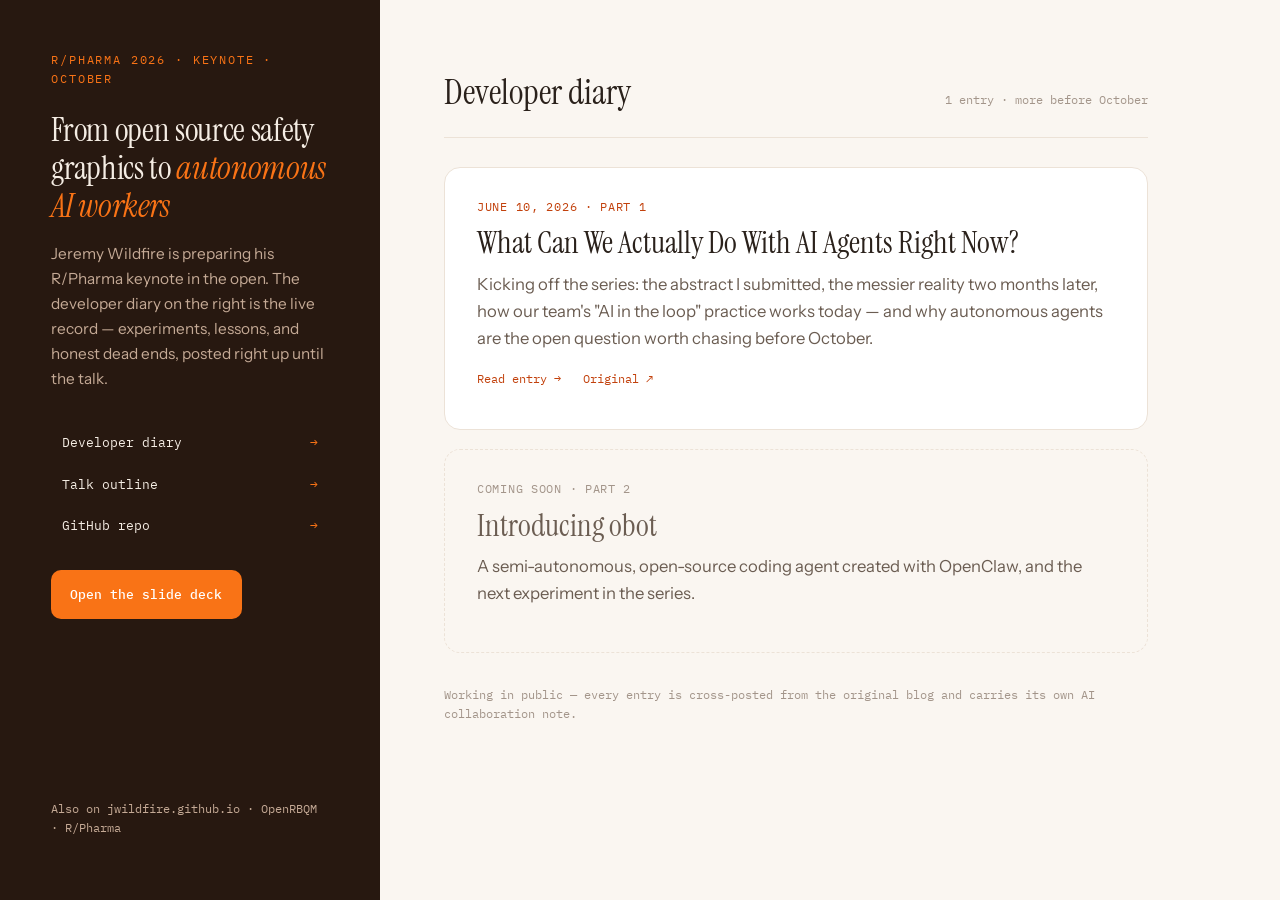
==== commit b2703cb8: "Apply diary-first split layout chosen from design review Espresso sidebar with the talk identity; di" ====
--- a/index.html
+++ b/index.html
@@ -3,145 +3,54 @@
 <head>
   <meta charset="utf-8" />
   <meta name="viewport" content="width=device-width, initial-scale=1" />
-  <title>From Open Source Safety Graphics to Autonomous AI Workers — R/Pharma 2026 Keynote</title>
-  <meta name="description" content="Jeremy Wildfire's R/Pharma 2026 keynote, prepared in the open: developer diary, working outline, and live slide deck on agentic AI for clinical trial analytics." />
+  <title>R/Pharma 2026 AI Keynote — Developer Diary</title>
+  <meta name="description" content="Preparing an R/Pharma 2026 keynote in the open: a developer diary on agentic AI for clinical trial analytics." />
   <link rel="preconnect" href="https://fonts.googleapis.com" />
   <link rel="preconnect" href="https://fonts.gstatic.com" crossorigin />
-  <link href="https://fonts.googleapis.com/css2?family=Fraunces:ital,opsz,wght@0,9..144,400..700;1,9..144,400..700&family=IBM+Plex+Mono:wght@400;600&family=Newsreader:ital,opsz,wght@0,6..72,400..600;1,6..72,400..600&display=swap" rel="stylesheet" />
+  <link href="https://fonts.googleapis.com/css2?family=Instrument+Sans:ital,wght@0,400..700;1,400..700&family=Instrument+Serif:ital@0;1&family=IBM+Plex+Mono:wght@400;500;600&display=swap" rel="stylesheet" />
   <link rel="stylesheet" href="assets/site.css" />
-  <link rel="icon" href="data:image/svg+xml,%3Csvg xmlns='http://www.w3.org/2000/svg' viewBox='0 0 100 100'%3E%3Crect width='100' height='100' rx='20' fill='%237c2d12'/%3E%3Ccircle cx='50' cy='50' r='22' fill='%23f97316'/%3E%3C/svg%3E" />
+  <link rel="icon" href="data:image/svg+xml,%3Csvg xmlns='http://www.w3.org/2000/svg' viewBox='0 0 100 100'%3E%3Crect width='100' height='100' rx='20' fill='%23271810'/%3E%3Ccircle cx='50' cy='50' r='22' fill='%23f97316'/%3E%3C/svg%3E" />
 </head>
 <body>
-  <a class="skip" href="#main">Skip to content</a>
+  <a class="skip" href="#diary">Skip to content</a>
 
-  <header class="topbar">
-    <a class="wordmark" href="./">R/Pharma 2026 <span class="tick">/</span> AI Keynote</a>
-    <nav aria-label="Site">
-      <a href="#talk">The talk</a>
-      <a href="#outline">Outline</a>
-      <a href="#diary">Developer diary</a>
-      <a class="deck-link" href="deck/">Slide deck →</a>
-    </nav>
-  </header>
+  <div class="layout">
+    <aside class="side">
+      <div>
+        <p class="side-label">R/Pharma 2026 · Keynote · October</p>
+        <h1>From open source safety graphics to <em>autonomous AI workers</em></h1>
+        <p class="side-desc">Jeremy Wildfire is preparing his R/Pharma keynote in the open. The developer diary on the right is the live record — experiments, lessons, and honest dead ends, posted right up until the talk.</p>
+        <nav class="side-nav" aria-label="Talk resources">
+          <a href="#diary">Developer diary <span class="arr">→</span></a>
+          <a href="https://github.com/obot-claw/RPharma2026-AIKeynote/blob/main/outline.md">Talk outline <span class="arr">→</span></a>
+          <a href="https://github.com/obot-claw/RPharma2026-AIKeynote">GitHub repo <span class="arr">→</span></a>
+        </nav>
+        <a class="side-cta" href="deck/">Open the slide deck</a>
+      </div>
+      <p class="side-foot">Also on <a href="https://jwildfire.github.io/">jwildfire.github.io</a> · <a href="https://openrbqm.github.io/">OpenRBQM</a> · <a href="https://rinpharma.com/">R/Pharma</a></p>
+    </aside>
 
-  <main id="main">
-    <div class="shell">
-      <section class="hero">
-        <p class="kicker reveal">R/Pharma 2026 · Keynote · October</p>
-        <h1 class="reveal">From open source safety graphics to <em>autonomous AI workers</em></h1>
-        <p class="lede reveal">Jeremy Wildfire is preparing his R/Pharma keynote in the open. The experiments, the developer diary, and the slide deck all live in this repository — and they will keep changing right up until the talk.</p>
-        <div class="cta reveal">
-          <a class="button primary" href="deck/">Open the slide deck</a>
-          <a class="button ghost" href="#diary">Read the developer diary</a>
-        </div>
-        <p class="path reveal"><span>SafetyGraphics</span><span class="arrow">→</span><span>GSM</span><span class="arrow">→</span><span>Agentic Engineering</span><span class="arrow">→</span><span>obot</span></p>
-      </section>
+    <main class="feed" id="diary">
+      <div class="feed-head">
+        <h2>Developer diary</h2>
+        <span class="count">1 entry · more before October</span>
+      </div>
 
-      <section class="section" id="talk">
-        <div class="section-grid">
-          <div class="section-label">
-            <p class="kicker">About the talk</p>
-            <p class="sub">Abstract as submitted, April 2026</p>
-          </div>
-          <div class="prose">
-            <h2>AI in the Loop: How Agentic Workflows Are Reshaping Clinical Trial Analytics</h2>
-            <p>Agentic AI is transforming how software is built, but pharma's regulated environment demands more than raw capability. It demands scaffolding that makes AI behavior repeatable, auditable, and governed by the humans who remain responsible for every line of code.</p>
-            <p>This keynote offers a practical framework for deploying agentic workflows in GxP settings, grounded in years of building and deploying open-source tools for clinical trials using R.</p>
-            <p>We begin with the landscape: what agentic tools are (and aren't), how models, scaffolding, and context interact, and why "AI in the loop" — agents operating within human-governed workflows with explicit approval gates — is the right paradigm for regulated work.</p>
-            <p>We then get concrete, showing how our team uses agentic workflows to accelerate the <code>{gsm}</code> family of R packages for monitoring active trials: <code>{gsm.agent}</code> drives a red-green TDD cycle from failing test to merged PR; <code>{gsm.roadmap}</code> decomposes requirements with AI-assisted planning using GitHub workflows; and <code>{qcthat}</code> generates audit-ready traceability matrices as a byproduct of normal development. We share real results and honest limitations.</p>
-            <p>We close by looking forward, from package development into clinical operations, where the same approach extends to study-level operations, CDISC data generation, and CSR creation using Pharmaverse packages and other tools.</p>
-            <p class="abstract-note">The abstract was written months before the talk — the field is moving fast, and the diary below tracks how the plan actually evolves.</p>
-          </div>
-        </div>
-      </section>
+      <article class="card">
+        <p class="date">June 10, 2026 · Part 1</p>
+        <h3><a href="diary/rpharma-keynote-developer-diary.html">What Can We Actually Do With AI Agents Right Now?</a></h3>
+        <p class="excerpt">Kicking off the series: the abstract I submitted, the messier reality two months later, how our team's "AI in the loop" practice works today — and why autonomous agents are the open question worth chasing before October.</p>
+        <p class="links"><a href="diary/rpharma-keynote-developer-diary.html">Read entry →</a> <a href="https://jwildfire.github.io/2026/06/10/rpharma-keynote-developer-diary.html">Original ↗</a></p>
+      </article>
 
-      <section class="section" id="outline">
-        <div class="section-grid">
-          <div class="section-label">
-            <p class="kicker">Working outline</p>
-            <p class="sub">~40 minutes · three acts</p>
-          </div>
-          <div>
-            <h2>The shape of the talk</h2>
-            <div class="outline-cards">
-              <div class="outline-card">
-                <span class="num" aria-hidden="true">01</span>
-                <p class="time">~10 min</p>
-                <h3>Open source foundation</h3>
-                <p>SafetyGraphics, GSM, and why clinical safety workflows need transparent, inspectable tooling.</p>
-              </div>
-              <div class="outline-card">
-                <span class="num" aria-hidden="true">02</span>
-                <p class="time">~15 min</p>
-                <h3>Current work: agentic engineering</h3>
-                <p>Humans set direction; agents execute bounded engineering loops with auditable evidence. What already works — and what still fails.</p>
-              </div>
-              <div class="outline-card">
-                <span class="num" aria-hidden="true">03</span>
-                <p class="time">~15 min</p>
-                <h3>Future: autonomous AI workers</h3>
-                <p>What autonomous should mean — bounded goals, explicit permissions, durable memory — with obot as a working demo.</p>
-              </div>
-            </div>
-            <p class="outline-more"><a href="https://github.com/obot-claw/RPharma2026-AIKeynote/blob/main/outline.md">Read the full slide-by-slide outline →</a></p>
-          </div>
-        </div>
-      </section>
+      <article class="card upcoming">
+        <p class="date">Coming soon · Part 2</p>
+        <h3>Introducing obot</h3>
+        <p class="excerpt">A semi-autonomous, open-source coding agent created with OpenClaw, and the next experiment in the series.</p>
+      </article>
 
-      <section class="section" id="diary">
-        <div class="section-grid">
-          <div class="section-label">
-            <p class="kicker">Developer diary</p>
-            <p class="sub">Working in public, June → October</p>
-          </div>
-          <div>
-            <h2>Notes from the build-up</h2>
-            <ol class="timeline">
-              <li class="entry">
-                <p class="date">June 10, 2026 · Part 1</p>
-                <h3><a href="diary/rpharma-keynote-developer-diary.html">What Can We Actually Do With AI Agents Right Now?</a></h3>
-                <p class="excerpt">Kicking off the developer diary: the abstract, the honest reality two months later, how the team's "AI in the loop" practice works today, and why autonomous agents are the open question worth chasing before October.</p>
-                <p class="links">
-                  <a href="diary/rpharma-keynote-developer-diary.html">Read entry →</a>
-                  <a href="https://jwildfire.github.io/2026/06/10/rpharma-keynote-developer-diary.html">Original post ↗</a>
-                </p>
-              </li>
-              <li class="entry upcoming">
-                <p class="date">Coming soon · Part 2</p>
-                <h3>Introducing obot</h3>
-                <p class="excerpt">A semi-autonomous, open-source coding agent created with OpenClaw — and the next experiment in the series.</p>
-              </li>
-            </ol>
-          </div>
-        </div>
-      </section>
-
-      <section aria-label="Slide deck">
-        <div class="deck-band" id="deck">
-          <div>
-            <p class="kicker">The slide deck</p>
-            <h2>A living draft, published from this repo</h2>
-            <p>Every push to <code>main</code> republishes the deck. Expect placeholders, rewrites, and the occasional demo slide that only makes sense in October.</p>
-          </div>
-          <a class="button primary" href="deck/">Open the deck →</a>
-        </div>
-      </section>
-    </div>
-  </main>
-
-  <footer class="site">
-    <div class="shell">
-      <div class="links">
-        <a href="https://github.com/obot-claw/RPharma2026-AIKeynote">GitHub repo</a>
-        <a href="https://jwildfire.github.io/">jwildfire.github.io</a>
-        <a href="https://gilead-biostats.github.io/big.blog/">BIG Blog</a>
-        <a href="https://openrbqm.github.io/">OpenRBQM</a>
-        <a href="https://github.com/SafetyGraphics/safetyGraphics">SafetyGraphics</a>
-        <a href="https://gilead-biostats.github.io/gsm.core/">gsm.core</a>
-        <a href="https://rinpharma.com/">R/Pharma</a>
-      </div>
-      <p>Built in the open with AI assistance — each diary entry carries its own AI collaboration note.</p>
-    </div>
-  </footer>
+      <p class="feed-note">Working in public — every entry is cross-posted from the original blog and carries its own AI collaboration note.</p>
+    </main>
+  </div>
 </body>
 </html>
--- a/assets/site.css
+++ b/assets/site.css
@@ -1,125 +1,205 @@
 /* ---------------------------------------------------------------------------
-   R/Pharma 2026 AI Keynote — documentation hub
-   Warm editorial "field notes" system extending the deck palette.
-   Fonts: Fraunces (display) · Newsreader (body) · IBM Plex Mono (meta)
+   R/Pharma 2026 AI Keynote — "Studio split" design system
+   Espresso sidebar + warm paper, diary-first.
+   Fonts: Instrument Serif (display) · Instrument Sans (body) · IBM Plex Mono (meta)
 --------------------------------------------------------------------------- */
 
 :root {
-  --paper: #fff7ed;
-  --paper-deep: #ffedd5;
-  --ink: #33200f;
-  --ink-soft: #5b4332;
-  --muted: #8a7263;
-  --orange: #f97316;
-  --orange-deep: #c2410c;
-  --deep: #7c2d12;
-  --line: #fed7aa;
-  --line-strong: #fdba74;
-  --night: #1f2937;
-  --night-ink: #fed7aa;
-
-  --display: "Fraunces", "Iowan Old Style", Georgia, serif;
-  --body: "Newsreader", Georgia, "Times New Roman", serif;
+  --side-bg: #271810;
+  --side-ink: #f5ede4;
+  --side-soft: #c4a995;
+  --bg: #faf6f1;
+  --ink: #2a211b;
+  --soft: #6b5d52;
+  --faint: #a3958a;
+  --accent: #f97316;
+  --accent-deep: #c2410c;
+  --card: #ffffff;
+  --rule: #ece2d7;
+
+  --sans: "Instrument Sans", system-ui, sans-serif;
+  --serif: "Instrument Serif", Georgia, serif;
   --mono: "IBM Plex Mono", ui-monospace, "SF Mono", Menlo, monospace;
-
-  --measure: 66ch;
 }
 
 * { box-sizing: border-box; }
-
-html {
-  scroll-behavior: smooth;
-  scroll-padding-top: 5.5rem;
-}
 
 body {
   margin: 0;
-  background: var(--paper);
+  background: var(--bg);
   color: var(--ink);
-  font-family: var(--body);
-  font-size: 1.155rem;
+  font-family: var(--sans);
+  font-size: 1.04rem;
   line-height: 1.62;
   -webkit-font-smoothing: antialiased;
 }
 
-/* Grain + warm atmosphere ------------------------------------------------- */
-
-body::before {
-  content: "";
-  position: fixed;
-  inset: 0;
-  z-index: 0;
-  pointer-events: none;
-  background:
-    radial-gradient(60rem 38rem at 85% -8%, rgba(249, 115, 22, 0.10), transparent 60%),
-    radial-gradient(48rem 30rem at -12% 22%, rgba(253, 186, 116, 0.22), transparent 65%);
-}
-
-body::after {
-  content: "";
-  position: fixed;
-  inset: 0;
-  z-index: 0;
-  pointer-events: none;
-  opacity: 0.5;
-  background-image: url("data:image/svg+xml,%3Csvg xmlns='http://www.w3.org/2000/svg' width='160' height='160'%3E%3Cfilter id='n'%3E%3CfeTurbulence type='fractalNoise' baseFrequency='0.9' numOctaves='2'/%3E%3CfeColorMatrix values='0 0 0 0 0.49 0 0 0 0 0.27 0 0 0 0 0.07 0 0 0 0.05 0'/%3E%3C/filter%3E%3Crect width='160' height='160' filter='url(%23n)'/%3E%3C/svg%3E");
-}
-
-header, main, footer { position: relative; z-index: 1; }
-
-/* Type ---------------------------------------------------------------------*/
-
-h1, h2, h3 {
-  font-family: var(--display);
-  font-variation-settings: "opsz" 72;
-  color: var(--deep);
-  line-height: 1.04;
-  margin: 0;
-  text-wrap: balance;
-}
-
-p { margin: 0 0 1.1em; }
-
-a { color: var(--orange-deep); text-decoration-color: var(--line-strong); text-underline-offset: 0.18em; }
-a:hover { color: var(--orange); }
+a { color: var(--accent-deep); text-underline-offset: 0.2em; }
+a:hover { color: var(--accent); }
 
 :focus-visible {
-  outline: 2px solid var(--orange);
+  outline: 2px solid var(--accent);
   outline-offset: 3px;
   border-radius: 2px;
 }
 
 code {
   font-family: var(--mono);
-  font-size: 0.86em;
-  background: var(--paper-deep);
-  border: 1px solid var(--line);
-  border-radius: 6px;
-  padding: 0.08em 0.34em;
-}
-
-.kicker {
-  font-family: var(--mono);
-  font-size: 0.78rem;
-  font-weight: 600;
-  letter-spacing: 0.14em;
-  text-transform: uppercase;
-  color: var(--orange-deep);
-  margin: 0 0 1.2rem;
+  font-size: 0.87em;
+  background: #f1e9df;
+  border-radius: 5px;
+  padding: 0.06em 0.32em;
 }
 
 .skip {
   position: absolute;
   left: -200vw;
   top: 0;
-  background: var(--deep);
-  color: var(--paper);
+  background: var(--side-bg);
+  color: var(--side-ink);
   padding: 0.6rem 1rem;
   z-index: 10;
 }
 .skip:focus { left: 1rem; top: 1rem; }
 
-/* Top bar ------------------------------------------------------------------*/
+/* Split layout (home) -------------------------------------------------------*/
+
+.layout {
+  display: grid;
+  grid-template-columns: minmax(300px, 380px) 1fr;
+  min-height: 100vh;
+}
+
+aside.side {
+  background: var(--side-bg);
+  color: var(--side-ink);
+  padding: clamp(2rem, 4vw, 3.2rem);
+  position: sticky;
+  top: 0;
+  height: 100vh;
+  display: flex;
+  flex-direction: column;
+  justify-content: space-between;
+}
+
+.side-label {
+  font-family: var(--mono);
+  font-size: 0.72rem;
+  letter-spacing: 0.16em;
+  text-transform: uppercase;
+  color: var(--accent);
+  margin: 0 0 1.4rem;
+}
+
+aside.side h1 {
+  font-family: var(--serif);
+  font-weight: 400;
+  font-size: clamp(1.9rem, 2.6vw, 2.5rem);
+  line-height: 1.14;
+  letter-spacing: -0.01em;
+  margin: 0 0 1.1rem;
+}
+aside.side h1 em { color: var(--accent); font-style: italic; }
+
+.side-desc { color: var(--side-soft); font-size: 0.96rem; margin: 0 0 2rem; }
+
+.side-nav {
+  display: flex;
+  flex-direction: column;
+  gap: 0.15rem;
+  font-family: var(--mono);
+  font-size: 0.82rem;
+}
+.side-nav a {
+  color: var(--side-ink);
+  text-decoration: none;
+  padding: 0.55rem 0.7rem;
+  border-radius: 8px;
+  display: flex;
+  justify-content: space-between;
+}
+.side-nav a:hover { background: rgba(249, 115, 22, 0.14); color: #fff; }
+.side-nav a .arr { color: var(--accent); }
+
+.side-cta {
+  margin-top: 1.6rem;
+  display: inline-block;
+  text-align: center;
+  font-family: var(--mono);
+  font-size: 0.84rem;
+  font-weight: 500;
+  text-decoration: none;
+  background: var(--accent);
+  color: #fff;
+  padding: 0.85rem 1.2rem;
+  border-radius: 10px;
+  transition: background 120ms ease;
+}
+.side-cta:hover { background: var(--accent-deep); color: #fff; }
+
+.side-foot { font-family: var(--mono); font-size: 0.72rem; color: var(--side-soft); }
+.side-foot a { color: var(--side-soft); text-decoration: none; }
+.side-foot a:hover { color: var(--accent); }
+
+/* Diary feed (home) ----------------------------------------------------------*/
+
+main.feed { padding: clamp(2rem, 5vw, 4rem); max-width: 52rem; }
+
+.feed-head {
+  display: flex;
+  align-items: baseline;
+  justify-content: space-between;
+  gap: 1rem;
+  border-bottom: 1px solid var(--rule);
+  padding-bottom: 1rem;
+  margin-bottom: 1.8rem;
+}
+.feed-head h2 { font-family: var(--serif); font-weight: 400; font-size: clamp(1.7rem, 3vw, 2.2rem); margin: 0; }
+.feed-head .count { font-family: var(--mono); font-size: 0.76rem; color: var(--faint); }
+
+.card {
+  background: var(--card);
+  border: 1px solid var(--rule);
+  border-radius: 16px;
+  padding: 1.8rem 2rem;
+  margin-bottom: 1.2rem;
+  transition: border-color 140ms ease, box-shadow 140ms ease;
+}
+.card:hover { border-color: var(--accent); box-shadow: 0 10px 30px rgba(42, 33, 27, 0.07); }
+
+.card .date {
+  font-family: var(--mono);
+  font-size: 0.74rem;
+  color: var(--accent-deep);
+  margin: 0 0 0.6rem;
+  letter-spacing: 0.06em;
+  text-transform: uppercase;
+}
+.card h3 {
+  font-family: var(--serif);
+  font-weight: 400;
+  font-size: clamp(1.5rem, 2.6vw, 1.95rem);
+  line-height: 1.15;
+  margin: 0 0 0.6rem;
+}
+.card h3 a { color: var(--ink); text-decoration: none; }
+.card h3 a:hover { color: var(--accent-deep); }
+.card p.excerpt { color: var(--soft); margin: 0 0 1rem; }
+.card .links { font-family: var(--mono); font-size: 0.78rem; display: flex; gap: 1.4rem; }
+.card .links a { text-decoration: none; }
+
+.card.upcoming { background: transparent; border-style: dashed; }
+.card.upcoming .date { color: var(--faint); }
+.card.upcoming h3 { color: var(--soft); }
+
+.feed-note { font-family: var(--mono); font-size: 0.74rem; color: var(--faint); margin-top: 2rem; }
+
+@media (max-width: 860px) {
+  .layout { grid-template-columns: 1fr; }
+  aside.side { position: static; height: auto; gap: 2rem; }
+}
+
+/* Topbar (article pages) ------------------------------------------------------*/
 
 .topbar {
   position: sticky;
@@ -130,9 +210,9 @@
   justify-content: space-between;
   gap: 1rem;
   padding: 0.85rem clamp(1.25rem, 4vw, 3rem);
-  background: color-mix(in srgb, var(--paper) 88%, transparent);
+  background: color-mix(in srgb, var(--bg) 90%, transparent);
   backdrop-filter: blur(8px);
-  border-bottom: 1px solid var(--line);
+  border-bottom: 1px solid var(--rule);
 }
 
 .wordmark {
@@ -141,10 +221,10 @@
   font-weight: 600;
   letter-spacing: 0.06em;
   text-decoration: none;
-  color: var(--deep);
+  color: var(--ink);
   white-space: nowrap;
 }
-.wordmark .tick { color: var(--orange); }
+.wordmark .tick { color: var(--accent); }
 
 .topbar nav {
   display: flex;
@@ -153,378 +233,116 @@
   font-family: var(--mono);
   font-size: 0.8rem;
 }
-.topbar nav a { text-decoration: none; color: var(--ink-soft); }
-.topbar nav a:hover { color: var(--orange-deep); }
+.topbar nav a { text-decoration: none; color: var(--soft); }
+.topbar nav a:hover { color: var(--accent-deep); }
 .topbar nav a.deck-link {
-  color: var(--paper);
-  background: var(--deep);
+  color: #fff;
+  background: var(--side-bg);
   padding: 0.42rem 0.9rem;
   border-radius: 999px;
 }
-.topbar nav a.deck-link:hover { background: var(--orange-deep); }
-
-/* Shell --------------------------------------------------------------------*/
-
-.shell {
-  max-width: 72rem;
-  margin: 0 auto;
-  padding: 0 clamp(1.25rem, 4vw, 3rem);
-}
-
-/* Hero ---------------------------------------------------------------------*/
-
-.hero { padding: clamp(4rem, 9vh, 7rem) 0 clamp(3rem, 6vh, 4.5rem); }
-
-.hero h1 {
-  font-size: clamp(2.6rem, 6.4vw, 5.1rem);
-  font-weight: 560;
-  letter-spacing: -0.015em;
-  max-width: 18ch;
-}
-
-.hero h1 em {
-  font-style: italic;
-  font-weight: 480;
-  color: var(--orange-deep);
-}
-
-.hero .lede {
-  font-size: clamp(1.18rem, 2vw, 1.42rem);
-  max-width: 52ch;
-  color: var(--ink-soft);
-  margin: 1.6rem 0 2.2rem;
-}
-
-.cta { display: flex; flex-wrap: wrap; gap: 0.9rem; margin-bottom: 3rem; }
-
-.button {
-  font-family: var(--mono);
-  font-size: 0.88rem;
-  font-weight: 600;
-  text-decoration: none;
-  border-radius: 999px;
-  padding: 0.78rem 1.5rem;
-  border: 1.5px solid var(--deep);
-  transition: transform 120ms ease, box-shadow 120ms ease, background 120ms ease;
-}
-.button:hover { transform: translateY(-2px); box-shadow: 0 6px 18px rgba(124, 45, 18, 0.18); }
-.button.primary { background: var(--deep); color: var(--paper); }
-.button.primary:hover { background: var(--orange-deep); border-color: var(--orange-deep); color: var(--paper); }
-.button.ghost { color: var(--deep); background: transparent; }
-.button.ghost:hover { color: var(--orange-deep); border-color: var(--orange-deep); }
-
-.path {
-  font-family: var(--mono);
-  font-size: 0.82rem;
-  color: var(--ink-soft);
-  border: 1.5px dashed var(--line-strong);
-  border-radius: 14px;
-  background: color-mix(in srgb, #ffffff 55%, transparent);
-  padding: 0.9rem 1.2rem;
-  display: inline-flex;
-  flex-wrap: wrap;
-  align-items: center;
-  gap: 0.55rem;
-  max-width: 100%;
-}
-.path .arrow { color: var(--orange); font-weight: 600; }
-
-/* Page-load reveal ----------------------------------------------------------*/
-
-.reveal { animation: rise 700ms cubic-bezier(0.22, 1, 0.36, 1) both; }
-.reveal:nth-child(2) { animation-delay: 90ms; }
-.reveal:nth-child(3) { animation-delay: 180ms; }
-.reveal:nth-child(4) { animation-delay: 270ms; }
-.reveal:nth-child(5) { animation-delay: 360ms; }
-
-@keyframes rise {
-  from { opacity: 0; transform: translateY(14px); }
-  to { opacity: 1; transform: none; }
-}
-
-@media (prefers-reduced-motion: reduce) {
-  .reveal { animation: none; }
-  html { scroll-behavior: auto; }
-  .button:hover { transform: none; }
-}
-
-/* Sections ------------------------------------------------------------------*/
-
-.section { padding: clamp(3rem, 7vh, 5rem) 0; border-top: 1px solid var(--line); }
-
-.section-grid {
-  display: grid;
-  grid-template-columns: minmax(0, 14rem) minmax(0, 1fr);
-  gap: clamp(1.5rem, 4vw, 4rem);
-}
-
-.section-label { position: sticky; top: 5.5rem; align-self: start; }
-.section-label .kicker { margin-bottom: 0.4rem; }
-.section-label .sub {
-  font-family: var(--mono);
-  font-size: 0.74rem;
-  color: var(--muted);
-}
-
-.section h2 {
-  font-size: clamp(1.7rem, 3.4vw, 2.5rem);
-  font-weight: 540;
-  margin-bottom: 1.1rem;
-}
-
-.section .prose { max-width: var(--measure); }
-.prose p + p { margin-top: 0.2em; }
-
-.abstract-note {
-  font-family: var(--mono);
-  font-size: 0.78rem;
-  color: var(--muted);
-  border-left: 3px solid var(--line-strong);
-  padding-left: 0.9rem;
-  margin-top: 1.8rem;
-}
-
-/* Outline cards ---------------------------------------------------------------*/
-
-.outline-cards {
-  display: grid;
-  grid-template-columns: repeat(auto-fit, minmax(15.5rem, 1fr));
-  gap: 1.1rem;
-  margin-top: 0.6rem;
-}
-
-.outline-card {
-  position: relative;
-  background: color-mix(in srgb, #ffffff 62%, transparent);
-  border: 1.5px solid var(--line);
-  border-radius: 18px;
-  padding: 1.5rem 1.4rem 1.3rem;
-  overflow: hidden;
-  transition: border-color 140ms ease, transform 140ms ease;
-}
-.outline-card:hover { border-color: var(--line-strong); transform: translateY(-3px); }
-
-.outline-card .num {
-  font-family: var(--display);
-  font-size: 4.6rem;
-  font-weight: 600;
-  line-height: 1;
-  color: transparent;
-  -webkit-text-stroke: 1.5px var(--line-strong);
-  position: absolute;
-  top: 0.4rem;
-  right: 0.8rem;
-  user-select: none;
-}
-
-.outline-card .time {
-  font-family: var(--mono);
-  font-size: 0.72rem;
-  font-weight: 600;
-  letter-spacing: 0.1em;
-  text-transform: uppercase;
-  color: var(--orange-deep);
-}
-
-.outline-card h3 { font-size: 1.32rem; font-weight: 560; margin: 0.5rem 0 0.6rem; }
-.outline-card p { font-size: 1.02rem; color: var(--ink-soft); margin: 0; }
-
-.outline-more {
-  margin-top: 1.6rem;
-  font-family: var(--mono);
-  font-size: 0.84rem;
-}
-
-/* Diary timeline ---------------------------------------------------------------*/
-
-.timeline { list-style: none; margin: 0.5rem 0 0; padding: 0; }
-
-.entry {
-  position: relative;
-  padding: 0 0 2.4rem 2.1rem;
-  border-left: 2px dashed var(--line-strong);
-  margin-left: 0.45rem;
-}
-.entry:last-child { border-left-color: transparent; padding-bottom: 0.5rem; }
-
-.entry::before {
-  content: "";
-  position: absolute;
-  left: -0.5rem;
-  top: 0.42rem;
-  width: 0.9rem;
-  height: 0.9rem;
-  border-radius: 999px;
-  background: var(--orange);
-  border: 2.5px solid var(--paper);
-  box-shadow: 0 0 0 1.5px var(--orange);
-}
-.entry.upcoming::before {
-  background: var(--paper);
-  box-shadow: 0 0 0 1.5px var(--line-strong);
-}
-
-.entry .date {
+.topbar nav a.deck-link:hover { background: var(--accent-deep); }
+
+@media (max-width: 760px) {
+  .topbar nav a:not(.deck-link) { display: none; }
+}
+
+/* Article (diary entry) pages --------------------------------------------------*/
+
+.article-shell { max-width: 44rem; margin: 0 auto; padding: 0 clamp(1.25rem, 4vw, 2rem); }
+
+article.post { padding: clamp(2.5rem, 6vh, 4rem) 0 2rem; }
+article.post p { margin: 0 0 1.1em; }
+
+article.post .meta {
   font-family: var(--mono);
   font-size: 0.76rem;
-  font-weight: 600;
-  letter-spacing: 0.12em;
-  text-transform: uppercase;
-  color: var(--orange-deep);
-}
-.entry.upcoming .date { color: var(--muted); }
-
-.entry h3 { font-size: clamp(1.35rem, 2.4vw, 1.7rem); font-weight: 550; margin: 0.35rem 0 0.45rem; }
-.entry h3 a { color: inherit; text-decoration: none; }
-.entry h3 a:hover { color: var(--orange-deep); }
-
-.entry .excerpt { max-width: var(--measure); color: var(--ink-soft); margin-bottom: 0.55rem; }
-
-.entry .links {
-  font-family: var(--mono);
-  font-size: 0.8rem;
-  display: flex;
-  flex-wrap: wrap;
-  gap: 1.1rem;
-}
-
-.entry.upcoming h3 { color: var(--ink-soft); }
-
-/* Deck band ---------------------------------------------------------------------*/
-
-.deck-band {
-  background: var(--night);
-  color: var(--paper);
-  border-radius: 22px;
-  padding: clamp(2rem, 5vw, 3.2rem);
-  display: flex;
-  flex-wrap: wrap;
-  align-items: center;
-  justify-content: space-between;
-  gap: 1.5rem;
-  margin: clamp(3rem, 7vh, 5rem) 0;
-}
-
-.deck-band .kicker { color: var(--orange); }
-.deck-band h2 { color: var(--night-ink); font-size: clamp(1.7rem, 3.2vw, 2.4rem); font-weight: 540; }
-.deck-band p { color: #d6d3d1; max-width: 46ch; margin: 0.8rem 0 0; }
-
-.deck-band .button.primary {
-  background: var(--orange);
-  border-color: var(--orange);
-  color: #fff;
-  white-space: nowrap;
-}
-.deck-band .button.primary:hover { background: var(--orange-deep); border-color: var(--orange-deep); }
-
-/* Footer -------------------------------------------------------------------------*/
-
-footer.site {
-  border-top: 1px solid var(--line);
-  padding: 2.4rem 0 3.2rem;
-  font-family: var(--mono);
-  font-size: 0.8rem;
-  color: var(--muted);
-}
-
-footer.site .links {
-  display: flex;
-  flex-wrap: wrap;
-  gap: 1.2rem;
-  margin-bottom: 1.2rem;
-}
-footer.site a { color: var(--ink-soft); text-decoration: none; }
-footer.site a:hover { color: var(--orange-deep); }
-
-/* Article (diary entry) pages ------------------------------------------------------*/
-
-.article-shell { max-width: 46rem; margin: 0 auto; padding: 0 clamp(1.25rem, 4vw, 2rem); }
-
-article.post { padding: clamp(2.5rem, 6vh, 4rem) 0 2rem; }
-
-article.post .meta {
-  font-family: var(--mono);
-  font-size: 0.78rem;
-  font-weight: 600;
-  letter-spacing: 0.1em;
-  text-transform: uppercase;
-  color: var(--orange-deep);
+  font-weight: 500;
+  letter-spacing: 0.08em;
+  text-transform: uppercase;
+  color: var(--accent-deep);
   display: flex;
   flex-wrap: wrap;
   gap: 0.4rem 1rem;
-  margin-bottom: 1.1rem;
-}
-article.post .meta .sep { color: var(--line-strong); }
+  margin-bottom: 1rem;
+}
+article.post .meta .sep { color: var(--rule); }
 
 article.post h1 {
-  font-size: clamp(2.1rem, 5vw, 3.2rem);
-  font-weight: 560;
-  margin-bottom: 1rem;
+  font-family: var(--serif);
+  font-weight: 400;
+  font-size: clamp(2.1rem, 5vw, 3.1rem);
+  line-height: 1.08;
+  letter-spacing: -0.01em;
+  margin: 0 0 1rem;
+  text-wrap: balance;
+}
+
+article.post h2 {
+  font-family: var(--serif);
+  font-weight: 400;
+  font-size: clamp(1.55rem, 3vw, 1.95rem);
+  margin: 2.2rem 0 0.9rem;
 }
 
 .crosspost {
   font-family: var(--mono);
-  font-size: 0.78rem;
-  color: var(--muted);
-  border: 1.5px dashed var(--line-strong);
+  font-size: 0.76rem;
+  color: var(--faint);
+  border: 1.5px dashed var(--rule);
   border-radius: 12px;
   padding: 0.7rem 1rem;
   margin: 1.4rem 0 2.2rem;
 }
 
-article.post h2 {
-  font-size: clamp(1.5rem, 3vw, 1.95rem);
-  font-weight: 550;
-  margin: 2.2rem 0 0.9rem;
-}
-
 article.post details {
-  background: color-mix(in srgb, #ffffff 62%, transparent);
-  border: 1.5px solid var(--line);
+  background: var(--card);
+  border: 1px solid var(--rule);
   border-radius: 14px;
   padding: 1rem 1.3rem;
   margin: 0 0 1.4rem;
 }
-article.post details[open] { border-color: var(--line-strong); }
+article.post details[open] { border-color: var(--accent); }
 
 article.post summary {
   font-family: var(--mono);
-  font-size: 0.86rem;
+  font-size: 0.84rem;
   font-weight: 600;
   letter-spacing: 0.08em;
   text-transform: uppercase;
-  color: var(--deep);
+  color: var(--ink);
   cursor: pointer;
 }
-article.post summary:hover { color: var(--orange-deep); }
-article.post details .abstract-title { font-weight: 700; margin-top: 1.1rem; }
+article.post summary:hover { color: var(--accent-deep); }
+article.post details .abstract-title { font-weight: 600; margin-top: 1.1rem; }
 
 .footnotes {
   margin-top: 3rem;
-  border-top: 1px solid var(--line);
+  border-top: 1px solid var(--rule);
   padding-top: 1.4rem;
-  font-size: 0.98rem;
-  color: var(--ink-soft);
-}
-.footnotes .kicker { margin-bottom: 0.8rem; }
+  font-size: 0.95rem;
+  color: var(--soft);
+}
+.footnotes .label {
+  font-family: var(--mono);
+  font-size: 0.72rem;
+  font-weight: 600;
+  letter-spacing: 0.14em;
+  text-transform: uppercase;
+  color: var(--faint);
+  margin: 0 0 0.8rem;
+}
 .footnotes ol { margin: 0; padding-left: 1.3rem; }
 sup.fnref { font-family: var(--mono); font-size: 0.72em; }
 sup.fnref a { text-decoration: none; }
 
 .post-footer-nav {
   font-family: var(--mono);
-  font-size: 0.84rem;
+  font-size: 0.82rem;
   padding: 1.8rem 0 3rem;
-  border-top: 1px solid var(--line);
+  border-top: 1px solid var(--rule);
   display: flex;
   flex-wrap: wrap;
   gap: 1.4rem;
 }
-
-/* Small screens ----------------------------------------------------------------------*/
-
-@media (max-width: 760px) {
-  .section-grid { grid-template-columns: 1fr; }
-  .section-label { position: static; }
-  .topbar nav a:not(.deck-link) { display: none; }
-}
+.post-footer-nav a { text-decoration: none; }
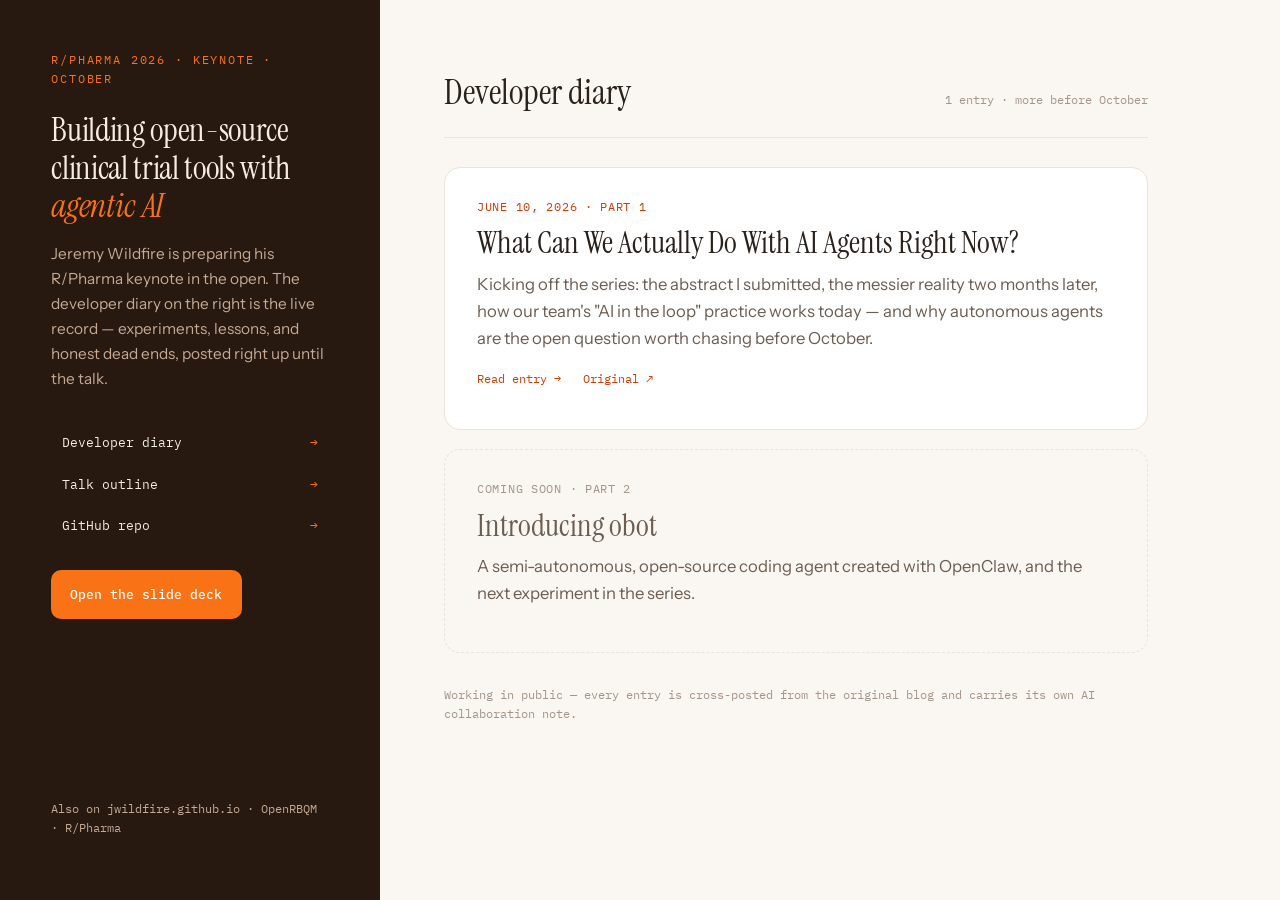
==== commit 5a5ef2f1: "Retitle site to focus on open-source and agentic AI Drops "autonomous AI workers" from the homepage " ====
--- a/index.html
+++ b/index.html
@@ -3,8 +3,8 @@
 <head>
   <meta charset="utf-8" />
   <meta name="viewport" content="width=device-width, initial-scale=1" />
-  <title>R/Pharma 2026 AI Keynote — Developer Diary</title>
-  <meta name="description" content="Preparing an R/Pharma 2026 keynote in the open: a developer diary on agentic AI for clinical trial analytics." />
+  <title>Building Open-Source Clinical Trial Tools with Agentic AI — R/Pharma 2026 Keynote</title>
+  <meta name="description" content="Preparing an R/Pharma 2026 keynote in the open: a developer diary on building open-source clinical trial tools with agentic AI." />
   <link rel="preconnect" href="https://fonts.googleapis.com" />
   <link rel="preconnect" href="https://fonts.gstatic.com" crossorigin />
   <link href="https://fonts.googleapis.com/css2?family=Instrument+Sans:ital,wght@0,400..700;1,400..700&family=Instrument+Serif:ital@0;1&family=IBM+Plex+Mono:wght@400;500;600&display=swap" rel="stylesheet" />
@@ -18,7 +18,7 @@
     <aside class="side">
       <div>
         <p class="side-label">R/Pharma 2026 · Keynote · October</p>
-        <h1>From open source safety graphics to <em>autonomous AI workers</em></h1>
+        <h1>Building open-source clinical trial tools with <em>agentic AI</em></h1>
         <p class="side-desc">Jeremy Wildfire is preparing his R/Pharma keynote in the open. The developer diary on the right is the live record — experiments, lessons, and honest dead ends, posted right up until the talk.</p>
         <nav class="side-nav" aria-label="Talk resources">
           <a href="#diary">Developer diary <span class="arr">→</span></a>
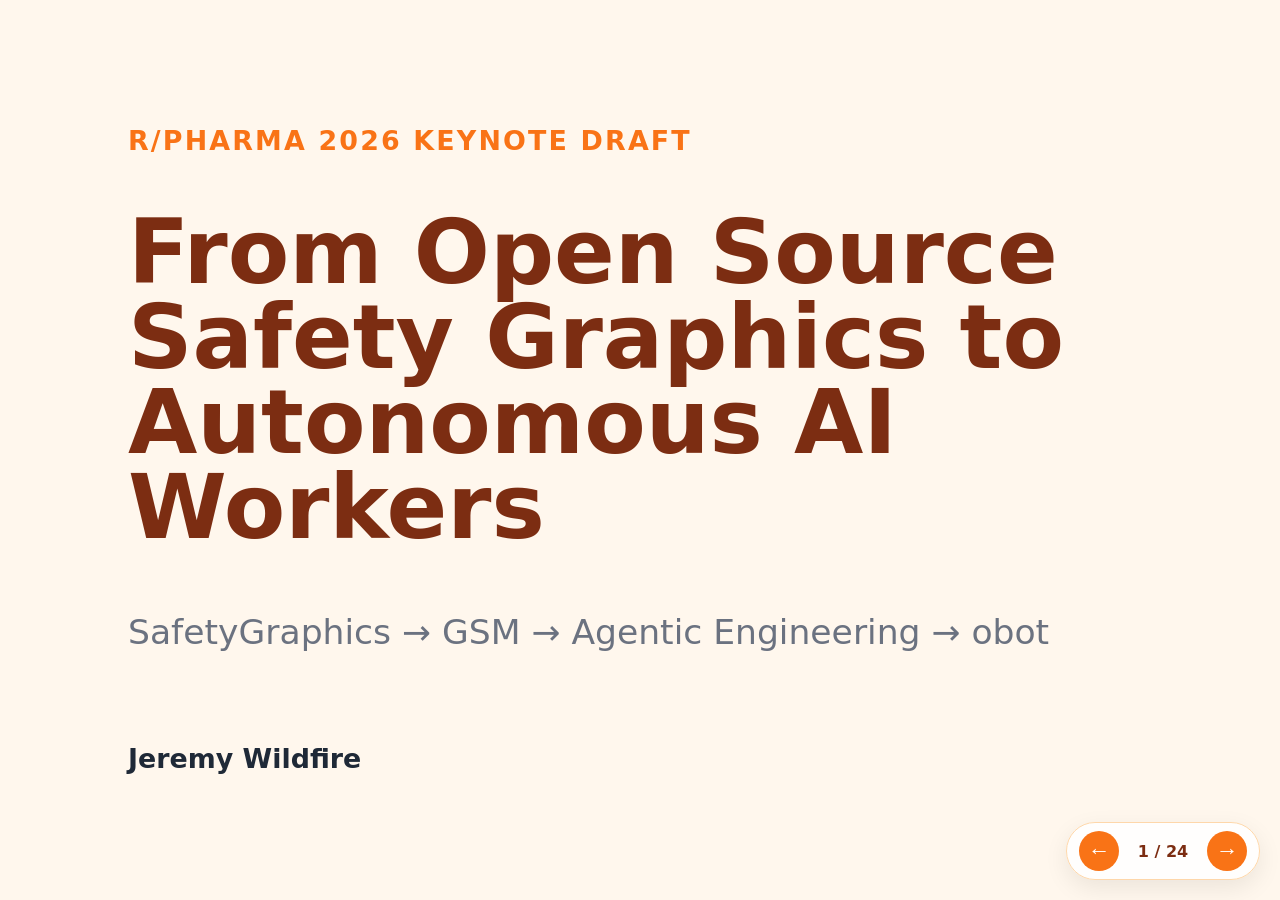
==== commit d2440195: "Return repo to deck-only; official talk homepage moves to jwildfire.github.io/keynote The documentat" ====
--- a/index.html
+++ b/index.html
@@ -3,54 +3,231 @@
 <head>
   <meta charset="utf-8" />
   <meta name="viewport" content="width=device-width, initial-scale=1" />
-  <title>Building Open-Source Clinical Trial Tools with Agentic AI — R/Pharma 2026 Keynote</title>
-  <meta name="description" content="Preparing an R/Pharma 2026 keynote in the open: a developer diary on building open-source clinical trial tools with agentic AI." />
-  <link rel="preconnect" href="https://fonts.googleapis.com" />
-  <link rel="preconnect" href="https://fonts.gstatic.com" crossorigin />
-  <link href="https://fonts.googleapis.com/css2?family=Instrument+Sans:ital,wght@0,400..700;1,400..700&family=Instrument+Serif:ital@0;1&family=IBM+Plex+Mono:wght@400;500;600&display=swap" rel="stylesheet" />
-  <link rel="stylesheet" href="assets/site.css" />
-  <link rel="icon" href="data:image/svg+xml,%3Csvg xmlns='http://www.w3.org/2000/svg' viewBox='0 0 100 100'%3E%3Crect width='100' height='100' rx='20' fill='%23271810'/%3E%3Ccircle cx='50' cy='50' r='22' fill='%23f97316'/%3E%3C/svg%3E" />
+  <title>R/Pharma 2026 AI Keynote</title>
+  <link rel="stylesheet" href="style.css" />
 </head>
 <body>
-  <a class="skip" href="#diary">Skip to content</a>
-
-  <div class="layout">
-    <aside class="side">
-      <div>
-        <p class="side-label">R/Pharma 2026 · Keynote · October</p>
-        <h1>Building open-source clinical trial tools with <em>agentic AI</em></h1>
-        <p class="side-desc">Jeremy Wildfire is preparing his R/Pharma keynote in the open. The developer diary on the right is the live record — experiments, lessons, and honest dead ends, posted right up until the talk.</p>
-        <nav class="side-nav" aria-label="Talk resources">
-          <a href="#diary">Developer diary <span class="arr">→</span></a>
-          <a href="https://github.com/obot-claw/RPharma2026-AIKeynote/blob/main/outline.md">Talk outline <span class="arr">→</span></a>
-          <a href="https://github.com/obot-claw/RPharma2026-AIKeynote">GitHub repo <span class="arr">→</span></a>
-        </nav>
-        <a class="side-cta" href="deck/">Open the slide deck</a>
+  <main class="deck" id="deck">
+    <section class="slide title">
+      <p class="eyebrow">R/Pharma 2026 Keynote Draft</p>
+      <h1>From Open Source Safety Graphics to Autonomous AI Workers</h1>
+      <p class="subtitle">SafetyGraphics → GSM → Agentic Engineering → obot</p>
+      <p class="speaker">Jeremy Wildfire</p>
+    </section>
+
+    <section class="slide">
+      <h2>What this talk is about</h2>
+      <ul>
+        <li>How open-source safety visualization work created reusable clinical reporting infrastructure.</li>
+        <li>How GSM and related projects are becoming an agent-assisted engineering system.</li>
+        <li>What autonomous AI workers could mean for clinical open-source development.</li>
+      </ul>
+      <p class="note">Working thesis: AI is most useful when it makes expert workflows more inspectable, reproducible, and faster to improve.</p>
+    </section>
+
+    <section class="slide section-title">
+      <p class="time">~10 minutes</p>
+      <h2>1. Open source foundation</h2>
+      <p>SafetyGraphics, GSM, and the case for transparent safety review tooling.</p>
+    </section>
+
+    <section class="slide">
+      <h2>Why safety graphics matter</h2>
+      <ul>
+        <li>Safety review depends on repeatable visual patterns.</li>
+        <li>Clinical teams need to inspect data, not just consume static tables.</li>
+        <li>Open implementations make assumptions visible and reviewable.</li>
+      </ul>
+    </section>
+
+    <section class="slide">
+      <h2>SafetyGraphics</h2>
+      <ul>
+        <li>Reusable safety displays.</li>
+        <li>R-first workflows.</li>
+        <li>Interactive review patterns aligned with common clinical questions.</li>
+      </ul>
+      <p class="placeholder">Add: concrete screenshots/examples.</p>
+    </section>
+
+    <section class="slide">
+      <h2>The reusable renderer pattern</h2>
+      <div class="grid">
+        <div><strong>Data</strong><br/>standardized inputs</div>
+        <div><strong>Renderer</strong><br/>interactive or static display</div>
+        <div><strong>Example</strong><br/>reproducible demo</div>
+        <div><strong>Docs</strong><br/>requirements and usage</div>
       </div>
-      <p class="side-foot">Also on <a href="https://jwildfire.github.io/">jwildfire.github.io</a> · <a href="https://openrbqm.github.io/">OpenRBQM</a> · <a href="https://rinpharma.com/">R/Pharma</a></p>
-    </aside>
-
-    <main class="feed" id="diary">
-      <div class="feed-head">
-        <h2>Developer diary</h2>
-        <span class="count">1 entry · more before October</span>
-      </div>
-
-      <article class="card">
-        <p class="date">June 10, 2026 · Part 1</p>
-        <h3><a href="diary/rpharma-keynote-developer-diary.html">What Can We Actually Do With AI Agents Right Now?</a></h3>
-        <p class="excerpt">Kicking off the series: the abstract I submitted, the messier reality two months later, how our team's "AI in the loop" practice works today — and why autonomous agents are the open question worth chasing before October.</p>
-        <p class="links"><a href="diary/rpharma-keynote-developer-diary.html">Read entry →</a> <a href="https://jwildfire.github.io/2026/06/10/rpharma-keynote-developer-diary.html">Original ↗</a></p>
-      </article>
-
-      <article class="card upcoming">
-        <p class="date">Coming soon · Part 2</p>
-        <h3>Introducing obot</h3>
-        <p class="excerpt">A semi-autonomous, open-source coding agent created with OpenClaw, and the next experiment in the series.</p>
-      </article>
-
-      <p class="feed-note">Working in public — every entry is cross-posted from the original blog and carries its own AI collaboration note.</p>
-    </main>
-  </div>
+    </section>
+
+    <section class="slide">
+      <h2>GSM</h2>
+      <ul>
+        <li>Broader reporting and monitoring framework.</li>
+        <li>Reusable outputs that can be generated, reviewed, and versioned.</li>
+        <li>Bridge between clinical reporting needs and software engineering practices.</li>
+      </ul>
+    </section>
+
+    <section class="slide transition">
+      <h2>Open source created the surface area</h2>
+      <p>AI changes how we maintain, validate, and extend it.</p>
+    </section>
+
+    <section class="slide section-title">
+      <p class="time">~15 minutes</p>
+      <h2>2. Current work: GSM + Agentic Engineering</h2>
+      <p>Using agents as bounded engineering collaborators.</p>
+    </section>
+
+    <section class="slide">
+      <h2>From dashboards to pipelines</h2>
+      <ul>
+        <li>Reports should be generated.</li>
+        <li>Outputs should be testable.</li>
+        <li>Changes should be reviewed through GitHub.</li>
+        <li>Examples should deploy automatically for inspection.</li>
+      </ul>
+    </section>
+
+    <section class="slide">
+      <h2>Agentic Engineering</h2>
+      <p class="definition">A workflow where humans set direction and agents execute bounded engineering loops with auditable evidence.</p>
+      <ol>
+        <li>Define requirement.</li>
+        <li>Implement.</li>
+        <li>Test and demo.</li>
+        <li>Open PR.</li>
+        <li>Review and iterate.</li>
+      </ol>
+    </section>
+
+    <section class="slide">
+      <h2>What agents are already good at</h2>
+      <ul>
+        <li>Scaffolding examples and documentation.</li>
+        <li>Refactoring repeated package patterns.</li>
+        <li>Creating requirement matrices.</li>
+        <li>Deploying reviewable demos.</li>
+        <li>Summarizing PR/check status.</li>
+      </ul>
+    </section>
+
+    <section class="slide warning">
+      <h2>Where agents still fail</h2>
+      <ul>
+        <li>Vague requirements become shallow spikes.</li>
+        <li>UI functionality can look complete but miss behavior.</li>
+        <li>Status updates can imply progress without evidence.</li>
+        <li>Human feedback needs a structured path back into the work.</li>
+      </ul>
+    </section>
+
+    <section class="slide">
+      <h2>Requirements are the contract</h2>
+      <ul>
+        <li>Functional specs.</li>
+        <li>Data specs.</li>
+        <li>Regression tests.</li>
+        <li>Baseline examples.</li>
+        <li>Known gaps.</li>
+      </ul>
+    </section>
+
+    <section class="slide">
+      <h2>Human feedback loop</h2>
+      <div class="flow">Telegram questions → recommendations → decisions → project docs → implementation</div>
+      <p class="note">The interview framework keeps ambiguity out of GitHub-only dead ends.</p>
+    </section>
+
+    <section class="slide">
+      <h2>The agent workspace</h2>
+      <ul>
+        <li><strong>Memory:</strong> durable project context.</li>
+        <li><strong>Skills:</strong> repeatable workflows.</li>
+        <li><strong>Heartbeats:</strong> periodic checks.</li>
+        <li><strong>Dreams:</strong> private synthesis and questions.</li>
+        <li><strong>Project pages:</strong> public status and demos.</li>
+      </ul>
+    </section>
+
+    <section class="slide transition">
+      <h2>Today: assisted engineering</h2>
+      <p>Next: persistent AI workers with explicit boundaries.</p>
+    </section>
+
+    <section class="slide section-title">
+      <p class="time">~15 minutes</p>
+      <h2>3. Future: autonomous AI workers</h2>
+      <p>A practical vision using obot as the demo.</p>
+    </section>
+
+    <section class="slide">
+      <h2>What autonomous should mean</h2>
+      <ul>
+        <li>Bounded goals.</li>
+        <li>Explicit permissions.</li>
+        <li>Durable memory.</li>
+        <li>Auditable actions.</li>
+        <li>Rollback paths.</li>
+      </ul>
+    </section>
+
+    <section class="slide">
+      <h2>obot as a working example</h2>
+      <ul>
+        <li>Telegram as the human interface.</li>
+        <li>GitHub as the engineering surface.</li>
+        <li>Browser QA for rendered outputs.</li>
+        <li>Project hub for public status.</li>
+        <li>Skills and memory for continuity.</li>
+      </ul>
+      <p class="placeholder">Add: live demo sequence.</p>
+    </section>
+
+    <section class="slide">
+      <h2>Dreaming without pretending</h2>
+      <ul>
+        <li>Private synthesis, not hidden work.</li>
+        <li>Questions surfaced during nightly summaries.</li>
+        <li>Ideas promoted only after review.</li>
+      </ul>
+    </section>
+
+    <section class="slide">
+      <h2>Clinical software implications</h2>
+      <ul>
+        <li>More maintained examples.</li>
+        <li>Better documentation coverage.</li>
+        <li>Faster renderer/report updates.</li>
+        <li>More complete validation evidence.</li>
+        <li>Continuous alignment between static and interactive outputs.</li>
+      </ul>
+    </section>
+
+    <section class="slide warning">
+      <h2>Risks and open questions</h2>
+      <ul>
+        <li>Qualification and validation.</li>
+        <li>Accountability for autonomous changes.</li>
+        <li>Model drift and reproducibility.</li>
+        <li>Audit trails and permission boundaries.</li>
+        <li>Organizational trust.</li>
+      </ul>
+    </section>
+
+    <section class="slide closing">
+      <h2>Closing</h2>
+      <p>Build open, auditable systems where AI workers amplify expert judgment.</p>
+      <p class="placeholder">Add final links and QR code.</p>
+    </section>
+  </main>
+
+  <nav class="controls" aria-label="Slide controls">
+    <button id="prev" type="button">←</button>
+    <span id="counter"></span>
+    <button id="next" type="button">→</button>
+  </nav>
+  <script src="script.js"></script>
 </body>
 </html>
--- a/style.css
+++ b/style.css
@@ -0,0 +1,78 @@
+:root {
+  --bg: #fff7ed;
+  --ink: #1f2937;
+  --muted: #6b7280;
+  --orange: #f97316;
+  --deep: #7c2d12;
+  --line: #fed7aa;
+  --blue: #1d4ed8;
+}
+* { box-sizing: border-box; }
+html, body { margin: 0; height: 100%; }
+body {
+  font-family: ui-sans-serif, system-ui, -apple-system, BlinkMacSystemFont, "Segoe UI", sans-serif;
+  background: var(--bg);
+  color: var(--ink);
+  overflow: hidden;
+}
+.deck { height: 100vh; width: 100vw; }
+.slide {
+  display: none;
+  height: 100vh;
+  width: 100vw;
+  padding: 7vh 10vw;
+  flex-direction: column;
+  justify-content: center;
+  gap: 1.5rem;
+}
+.slide.active { display: flex; }
+h1 { font-size: clamp(3rem, 7vw, 6.5rem); line-height: 0.95; margin: 0; color: var(--deep); }
+h2 { font-size: clamp(2.4rem, 5vw, 4.8rem); line-height: 1; margin: 0; color: var(--deep); }
+p, li { font-size: clamp(1.35rem, 2.1vw, 2rem); line-height: 1.35; }
+ul, ol { margin: 0; padding-left: 1.4em; max-width: 1050px; }
+li + li { margin-top: 0.45em; }
+.eyebrow, .time { color: var(--orange); font-weight: 800; letter-spacing: 0.08em; text-transform: uppercase; }
+.subtitle { max-width: 980px; color: var(--muted); font-size: clamp(1.5rem, 2.7vw, 2.4rem); }
+.speaker { font-weight: 700; }
+.section-title { background: linear-gradient(135deg, #fff7ed, #ffedd5); }
+.transition { background: #1f2937; color: white; }
+.transition h2 { color: white; }
+.transition p { color: #fed7aa; }
+.warning { background: #fef2f2; }
+.warning h2 { color: #991b1b; }
+.closing { background: #111827; color: white; }
+.closing h2 { color: #fed7aa; }
+.note, .placeholder { border-left: 8px solid var(--orange); padding-left: 1rem; color: var(--muted); max-width: 1000px; }
+.definition { font-size: clamp(1.7rem, 3vw, 3rem); max-width: 1100px; color: var(--blue); font-weight: 700; }
+.grid { display: grid; grid-template-columns: repeat(4, minmax(0, 1fr)); gap: 1rem; }
+.grid > div { border: 2px solid var(--line); border-radius: 18px; padding: 1.4rem; background: white; font-size: clamp(1.1rem, 1.8vw, 1.7rem); }
+.flow { font-size: clamp(1.4rem, 2.5vw, 2.7rem); font-weight: 800; background: white; border: 2px solid var(--line); border-radius: 20px; padding: 1.5rem; }
+.controls {
+  position: fixed;
+  right: 1.25rem;
+  bottom: 1.25rem;
+  display: flex;
+  align-items: center;
+  gap: 0.75rem;
+  background: rgba(255, 255, 255, 0.86);
+  border: 1px solid var(--line);
+  border-radius: 999px;
+  padding: 0.5rem 0.75rem;
+  box-shadow: 0 8px 24px rgba(0,0,0,0.08);
+}
+button {
+  border: 0;
+  background: var(--orange);
+  color: white;
+  width: 2.5rem;
+  height: 2.5rem;
+  border-radius: 999px;
+  font-size: 1.4rem;
+  cursor: pointer;
+}
+#counter { min-width: 4rem; text-align: center; font-weight: 700; color: var(--deep); }
+@media print {
+  body { overflow: visible; }
+  .slide { display: flex !important; page-break-after: always; }
+  .controls { display: none; }
+}
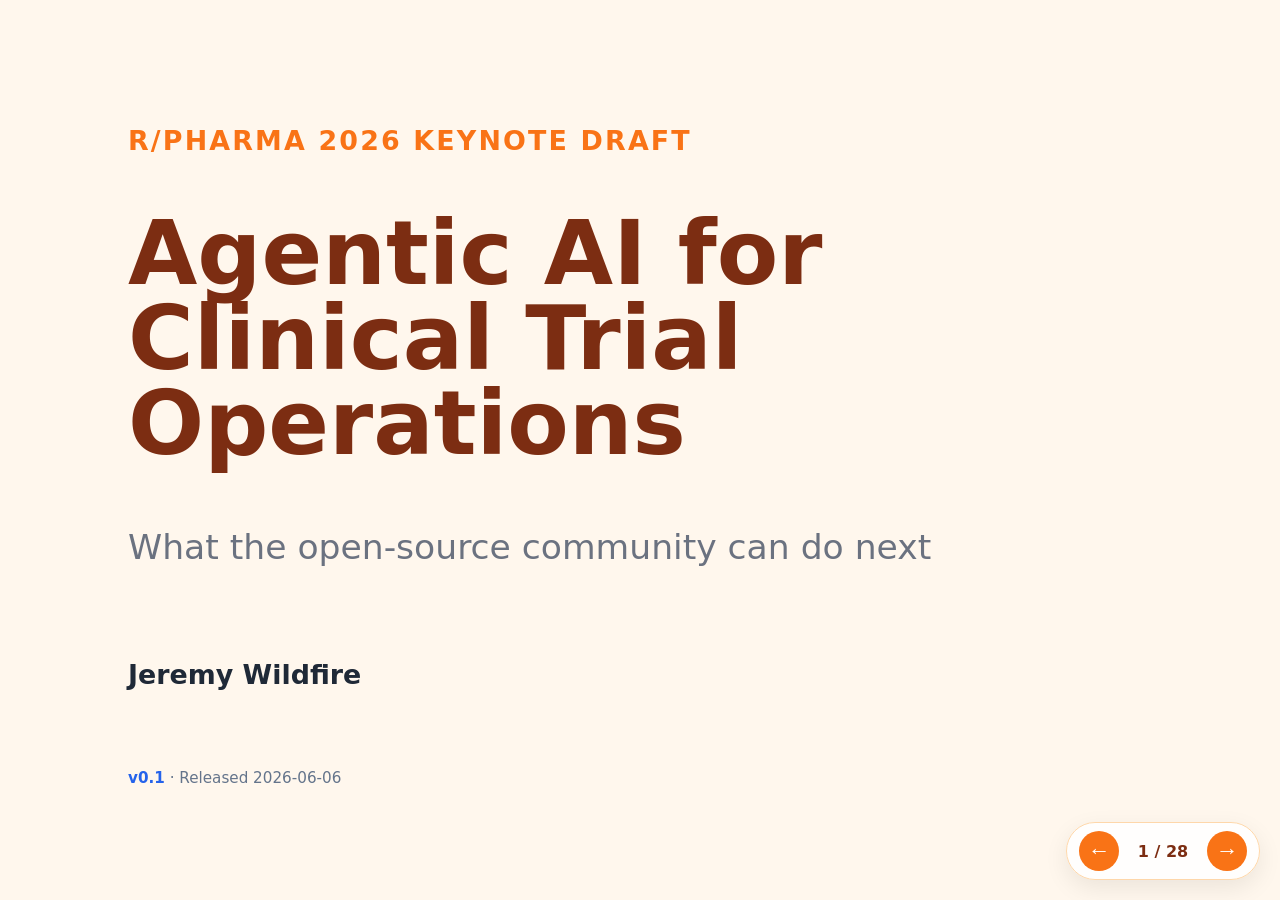
==== commit 0582636f: "Merge codex/keynote-dictation-draft-2026-06-06 into main Resolves README (keeps official homepage po" ====
--- a/index.html
+++ b/index.html
@@ -10,216 +10,252 @@
   <main class="deck" id="deck">
     <section class="slide title">
       <p class="eyebrow">R/Pharma 2026 Keynote Draft</p>
-      <h1>From Open Source Safety Graphics to Autonomous AI Workers</h1>
-      <p class="subtitle">SafetyGraphics → GSM → Agentic Engineering → obot</p>
+      <h1>Agentic AI for Clinical Trial Operations</h1>
+      <p class="subtitle">What the open-source community can do next</p>
       <p class="speaker">Jeremy Wildfire</p>
-    </section>
-
-    <section class="slide">
-      <h2>What this talk is about</h2>
-      <ul>
-        <li>How open-source safety visualization work created reusable clinical reporting infrastructure.</li>
-        <li>How GSM and related projects are becoming an agent-assisted engineering system.</li>
-        <li>What autonomous AI workers could mean for clinical open-source development.</li>
-      </ul>
-      <p class="note">Working thesis: AI is most useful when it makes expert workflows more inspectable, reproducible, and faster to improve.</p>
+      <p class="release-meta"><a href="https://github.com/obot-claw/RPharma2026-AIKeynote/releases/tag/v0.1">v0.1</a> · Released 2026-06-06</p>
+    </section>
+
+    <section class="slide">
+      <h2>The thesis</h2>
+      <p class="definition">Agentic AI can streamline clinical trial work when it is grounded in open, inspectable, reusable clinical software workflows.</p>
+      <p class="note">Focus: faster study data analysis across setup, conduct, closeout, and submission to FDA and other regulators.</p>
+    </section>
+
+    <section class="slide">
+      <h2>Why R/Pharma?</h2>
+      <ul>
+        <li>This community already works in the pre-competitive open-source space.</li>
+        <li>Clinical trial operations have shared problems hiding behind company-specific implementations.</li>
+        <li>Agentic AI gives us a new way to build, maintain, and validate shared infrastructure.</li>
+      </ul>
+    </section>
+
+    <section class="slide agenda">
+      <h2>Three parts</h2>
+      <ol>
+        <li>History: open source and clinical trials.</li>
+        <li>Current best practices for GxP-ready agentic engineering.</li>
+        <li>What's next: obot, gsm.safety, and autonomous AI workers.</li>
+      </ol>
     </section>
 
     <section class="slide section-title">
       <p class="time">~10 minutes</p>
-      <h2>1. Open source foundation</h2>
-      <p>SafetyGraphics, GSM, and the case for transparent safety review tooling.</p>
-    </section>
-
-    <section class="slide">
-      <h2>Why safety graphics matter</h2>
-      <ul>
-        <li>Safety review depends on repeatable visual patterns.</li>
-        <li>Clinical teams need to inspect data, not just consume static tables.</li>
-        <li>Open implementations make assumptions visible and reviewable.</li>
-      </ul>
-    </section>
-
-    <section class="slide">
-      <h2>SafetyGraphics</h2>
-      <ul>
-        <li>Reusable safety displays.</li>
-        <li>R-first workflows.</li>
-        <li>Interactive review patterns aligned with common clinical questions.</li>
-      </ul>
-      <p class="placeholder">Add: concrete screenshots/examples.</p>
-    </section>
-
-    <section class="slide">
-      <h2>The reusable renderer pattern</h2>
-      <div class="grid">
-        <div><strong>Data</strong><br/>standardized inputs</div>
-        <div><strong>Renderer</strong><br/>interactive or static display</div>
-        <div><strong>Example</strong><br/>reproducible demo</div>
-        <div><strong>Docs</strong><br/>requirements and usage</div>
-      </div>
-    </section>
-
-    <section class="slide">
-      <h2>GSM</h2>
-      <ul>
-        <li>Broader reporting and monitoring framework.</li>
-        <li>Reusable outputs that can be generated, reviewed, and versioned.</li>
-        <li>Bridge between clinical reporting needs and software engineering practices.</li>
-      </ul>
+      <h2>1. History</h2>
+      <p>Open source, clinical trials, and the path from SAS macro libraries to open clinical frameworks.</p>
+    </section>
+
+    <section class="slide">
+      <h2>The old model</h2>
+      <ul>
+        <li>Every company had its own large repository of SAS macros.</li>
+        <li>Clinical reporting infrastructure was powerful, but mostly internal.</li>
+        <li>Teams repeatedly solved similar operational and analysis problems in parallel.</li>
+      </ul>
+    </section>
+
+    <section class="slide">
+      <h2>The hybrid era</h2>
+      <ul>
+        <li>SAS remains central in many organizations.</li>
+        <li>R, Python, and other open-source tools become part of the clinical trial pipeline.</li>
+        <li>Teams begin connecting closed-source macro libraries with open-source workflows.</li>
+      </ul>
+    </section>
+
+    <section class="slide">
+      <h2>Open frameworks + local customization</h2>
+      <div class="grid three">
+        <div><strong>Shared core</strong><br/>community-maintained methods, examples, and docs</div>
+        <div><strong>Company extensions</strong><br/>local standards, templates, and review practices</div>
+        <div><strong>Clinical use</strong><br/>study setup, conduct, closeout, and submission support</div>
+      </div>
+      <p class="note">Pharmaverse-style approaches show the direction: shared infrastructure does not eliminate company-specific needs; it gives them a better base.</p>
     </section>
 
     <section class="slide transition">
-      <h2>Open source created the surface area</h2>
-      <p>AI changes how we maintain, validate, and extend it.</p>
+      <h2>Open source changed the surface area</h2>
+      <p>More of the clinical workflow became visible, reusable, and improvable.</p>
     </section>
 
     <section class="slide section-title">
       <p class="time">~15 minutes</p>
-      <h2>2. Current work: GSM + Agentic Engineering</h2>
-      <p>Using agents as bounded engineering collaborators.</p>
-    </section>
-
-    <section class="slide">
-      <h2>From dashboards to pipelines</h2>
-      <ul>
-        <li>Reports should be generated.</li>
-        <li>Outputs should be testable.</li>
-        <li>Changes should be reviewed through GitHub.</li>
-        <li>Examples should deploy automatically for inspection.</li>
-      </ul>
-    </section>
-
-    <section class="slide">
-      <h2>Agentic Engineering</h2>
-      <p class="definition">A workflow where humans set direction and agents execute bounded engineering loops with auditable evidence.</p>
-      <ol>
-        <li>Define requirement.</li>
-        <li>Implement.</li>
-        <li>Test and demo.</li>
-        <li>Open PR.</li>
-        <li>Review and iterate.</li>
-      </ol>
-    </section>
-
-    <section class="slide">
-      <h2>What agents are already good at</h2>
-      <ul>
-        <li>Scaffolding examples and documentation.</li>
-        <li>Refactoring repeated package patterns.</li>
-        <li>Creating requirement matrices.</li>
-        <li>Deploying reviewable demos.</li>
-        <li>Summarizing PR/check status.</li>
-      </ul>
+      <h2>2. Current best practices</h2>
+      <p>GSM, agentic engineering, and qualified, validated, GxP-ready AI use cases.</p>
+    </section>
+
+    <section class="slide split">
+      <div>
+        <h2>SafetyGraphics</h2>
+        <ul>
+          <li>Focused on safety monitoring.</li>
+          <li>Reusable safety review displays.</li>
+          <li>Interactive workflows aligned with common clinical questions.</li>
+        </ul>
+      </div>
+      <div class="card">
+        <strong>Core lesson</strong>
+        <p>When data inputs, displays, examples, and docs are open, safety review assumptions become easier to inspect.</p>
+      </div>
+    </section>
+
+    <section class="slide split">
+      <div>
+        <h2>GSM</h2>
+        <ul>
+          <li>Focused on RBQM and statistical monitoring.</li>
+          <li>Broader study monitoring and quality workflows.</li>
+          <li>Reusable outputs that can be generated, reviewed, and versioned.</li>
+        </ul>
+      </div>
+      <div class="card">
+        <strong>Core lesson</strong>
+        <p>Monitoring workflows should be treated like software: specified, tested, documented, and improved over time.</p>
+      </div>
+    </section>
+
+    <section class="slide">
+      <h2>The shared pattern</h2>
+      <div class="grid">
+        <div><strong>Pre-competitive</strong><br/>common problems before company-specific customization</div>
+        <div><strong>Open</strong><br/>public repos, examples, and documentation</div>
+        <div><strong>Inspectable</strong><br/>visible assumptions and reviewable outputs</div>
+        <div><strong>Reusable</strong><br/>frameworks that can carry many studies</div>
+      </div>
+    </section>
+
+    <section class="slide">
+      <h2>Why this matters for AI</h2>
+      <ul>
+        <li>Agents need explicit workflows, artifacts, and quality bars.</li>
+        <li>Open-source projects already expose those artifacts.</li>
+        <li>Clinical operations work becomes something agents can help draft, test, document, and improve.</li>
+      </ul>
+    </section>
+
+    <section class="slide transition">
+      <h2>Once the workflow is open and software-shaped...</h2>
+      <p>AI can do more than autocomplete code.</p>
+    </section>
+
+    <section class="slide">
+      <h2>What changed in the last few years</h2>
+      <ul>
+        <li>LLMs became more capable and more available.</li>
+        <li>The workflow moved beyond isolated code suggestions.</li>
+        <li>Agents can now execute bounded loops across requirements, code, docs, tests, demos, and pull requests.</li>
+      </ul>
+    </section>
+
+    <section class="slide">
+      <h2>Agentic engineering</h2>
+      <p class="definition">Humans set direction; agents execute bounded work loops with auditable evidence.</p>
+      <div class="flow">Issue → requirement → implementation → tests → demo → PR → human review</div>
     </section>
 
     <section class="slide warning">
-      <h2>Where agents still fail</h2>
-      <ul>
-        <li>Vague requirements become shallow spikes.</li>
-        <li>UI functionality can look complete but miss behavior.</li>
-        <li>Status updates can imply progress without evidence.</li>
-        <li>Human feedback needs a structured path back into the work.</li>
-      </ul>
-    </section>
-
-    <section class="slide">
-      <h2>Requirements are the contract</h2>
-      <ul>
-        <li>Functional specs.</li>
-        <li>Data specs.</li>
-        <li>Regression tests.</li>
-        <li>Baseline examples.</li>
-        <li>Known gaps.</li>
-      </ul>
-    </section>
-
-    <section class="slide">
-      <h2>Human feedback loop</h2>
-      <div class="flow">Telegram questions → recommendations → decisions → project docs → implementation</div>
-      <p class="note">The interview framework keeps ambiguity out of GitHub-only dead ends.</p>
-    </section>
-
-    <section class="slide">
-      <h2>The agent workspace</h2>
-      <ul>
-        <li><strong>Memory:</strong> durable project context.</li>
-        <li><strong>Skills:</strong> repeatable workflows.</li>
-        <li><strong>Heartbeats:</strong> periodic checks.</li>
-        <li><strong>Dreams:</strong> private synthesis and questions.</li>
-        <li><strong>Project pages:</strong> public status and demos.</li>
-      </ul>
-    </section>
-
-    <section class="slide transition">
-      <h2>Today: assisted engineering</h2>
-      <p>Next: persistent AI workers with explicit boundaries.</p>
+      <h2>Qualified, validated, GxP-ready</h2>
+      <ul>
+        <li>The goal is not just faster code.</li>
+        <li>The goal is controlled, explainable clinical software work.</li>
+        <li>Use cases need evidence that a qualified reviewer can inspect.</li>
+        <li>The process must support validation, traceability, and accountability.</li>
+      </ul>
+    </section>
+
+    <section class="slide warning">
+      <h2>AI-written code still needs a human owner</h2>
+      <ul>
+        <li>A person owns the requirements.</li>
+        <li>A person owns the risk decision.</li>
+        <li>A person must be able to explain why the code works.</li>
+        <li>A person must be able to explain why it is safe enough for medical research.</li>
+      </ul>
+    </section>
+
+    <section class="slide">
+      <h2>Clinical trial operations opportunities</h2>
+      <ul>
+        <li><strong>Setup:</strong> prepare analysis workflows, examples, specifications, and study configuration.</li>
+        <li><strong>Conduct:</strong> monitor data, refresh outputs, triage anomalies, and maintain review artifacts.</li>
+        <li><strong>Closeout:</strong> reconcile outputs, document decisions, and assemble evidence.</li>
+        <li><strong>Submission:</strong> support traceable packages for FDA and other regulatory authorities.</li>
+      </ul>
+    </section>
+
+    <section class="slide">
+      <h2>What agents can help with now</h2>
+      <ul>
+        <li>Drafting requirements and requirement matrices.</li>
+        <li>Scaffolding open-source package work.</li>
+        <li>Updating documentation and examples.</li>
+        <li>Running static and rendered-output checks.</li>
+        <li>Summarizing evidence for human review.</li>
+      </ul>
+    </section>
+
+    <section class="slide warning">
+      <h2>What still needs humans</h2>
+      <ul>
+        <li>Scientific and clinical judgment.</li>
+        <li>Regulatory accountability.</li>
+        <li>Risk acceptance and prioritization.</li>
+        <li>Approval boundaries for external actions.</li>
+        <li>Final interpretation of study data.</li>
+      </ul>
     </section>
 
     <section class="slide section-title">
       <p class="time">~15 minutes</p>
-      <h2>3. Future: autonomous AI workers</h2>
-      <p>A practical vision using obot as the demo.</p>
-    </section>
-
-    <section class="slide">
-      <h2>What autonomous should mean</h2>
-      <ul>
-        <li>Bounded goals.</li>
-        <li>Explicit permissions.</li>
-        <li>Durable memory.</li>
-        <li>Auditable actions.</li>
-        <li>Rollback paths.</li>
-      </ul>
-    </section>
-
-    <section class="slide">
-      <h2>obot as a working example</h2>
-      <ul>
-        <li>Telegram as the human interface.</li>
-        <li>GitHub as the engineering surface.</li>
+      <h2>3. What comes next</h2>
+      <p>obot, gsm.safety, and autonomous AI workers managed by a human.</p>
+    </section>
+
+    <section class="slide">
+      <h2>obot as the demo thread</h2>
+      <ul>
+        <li>A dedicated open-source development agent.</li>
+        <li>GitHub issues as PM memory and requirements.</li>
+        <li>Pull requests as development evidence.</li>
         <li>Browser QA for rendered outputs.</li>
-        <li>Project hub for public status.</li>
-        <li>Skills and memory for continuity.</li>
-      </ul>
-      <p class="placeholder">Add: live demo sequence.</p>
-    </section>
-
-    <section class="slide">
-      <h2>Dreaming without pretending</h2>
-      <ul>
-        <li>Private synthesis, not hidden work.</li>
-        <li>Questions surfaced during nightly summaries.</li>
-        <li>Ideas promoted only after review.</li>
-      </ul>
-    </section>
-
-    <section class="slide">
-      <h2>Clinical software implications</h2>
-      <ul>
-        <li>More maintained examples.</li>
-        <li>Better documentation coverage.</li>
-        <li>Faster renderer/report updates.</li>
-        <li>More complete validation evidence.</li>
-        <li>Continuous alignment between static and interactive outputs.</li>
-      </ul>
-    </section>
-
-    <section class="slide warning">
-      <h2>Risks and open questions</h2>
-      <ul>
-        <li>Qualification and validation.</li>
-        <li>Accountability for autonomous changes.</li>
-        <li>Model drift and reproducibility.</li>
-        <li>Audit trails and permission boundaries.</li>
-        <li>Organizational trust.</li>
-      </ul>
+        <li>Telegram feedback loops for decisions and review.</li>
+      </ul>
+    </section>
+
+    <section class="slide">
+      <h2>The live case study: gsm.safety</h2>
+      <ul>
+        <li>Agentically combine SafetyGraphics and GSM.</li>
+        <li>Use agents for requirements, tests, docs, demos, and implementation PRs.</li>
+        <li>Use Jeremy as the human manager and accountable reviewer.</li>
+        <li>Report honestly in October on how far the team got.</li>
+      </ul>
+    </section>
+
+    <section class="slide">
+      <h2>From human-in-the-loop to delegated AI team</h2>
+      <div class="grid two">
+        <div><strong>Before</strong><br/>Highly integrated human/code-assist loop</div>
+        <div><strong>Now</strong><br/>Human-managed agents with PM, development, testing, and evidence loops</div>
+      </div>
+      <p class="note">The point is the way of working as much as the final package.</p>
+    </section>
+
+    <section class="slide">
+      <h2>Guardrails for clinical contexts</h2>
+      <div class="grid">
+        <div><strong>Evidence</strong><br/>tests, rendered checks, and reviewable artifacts</div>
+        <div><strong>Permissions</strong><br/>clear boundaries for writes and external actions</div>
+        <div><strong>Traceability</strong><br/>requirements linked to outputs and decisions</div>
+        <div><strong>Humans</strong><br/>expert judgment remains the control point</div>
+      </div>
     </section>
 
     <section class="slide closing">
-      <h2>Closing</h2>
-      <p>Build open, auditable systems where AI workers amplify expert judgment.</p>
-      <p class="placeholder">Add final links and QR code.</p>
+      <h2>Open source is the path</h2>
+      <p>Build open, auditable agentic systems where AI workers amplify expert clinical and statistical judgment.</p>
+      <p class="placeholder">Add final links, QR code, and concrete gsm.safety / obot demo artifacts as the project matures.</p>
     </section>
   </main>
 
--- a/style.css
+++ b/style.css
@@ -45,7 +45,12 @@
 .note, .placeholder { border-left: 8px solid var(--orange); padding-left: 1rem; color: var(--muted); max-width: 1000px; }
 .definition { font-size: clamp(1.7rem, 3vw, 3rem); max-width: 1100px; color: var(--blue); font-weight: 700; }
 .grid { display: grid; grid-template-columns: repeat(4, minmax(0, 1fr)); gap: 1rem; }
-.grid > div { border: 2px solid var(--line); border-radius: 18px; padding: 1.4rem; background: white; font-size: clamp(1.1rem, 1.8vw, 1.7rem); }
+.grid.three { grid-template-columns: repeat(3, minmax(0, 1fr)); }
+.grid > div, .card { border: 2px solid var(--line); border-radius: 18px; padding: 1.4rem; background: white; font-size: clamp(1.1rem, 1.8vw, 1.7rem); }
+.split { display: none; grid-template-columns: minmax(0, 1.35fr) minmax(280px, 0.65fr); align-items: center; }
+.split.active { display: grid; }
+.card strong { display: block; color: var(--orange); font-size: clamp(1.4rem, 2.2vw, 2.2rem); margin-bottom: 0.5rem; }
+.agenda ol { max-width: 1180px; }
 .flow { font-size: clamp(1.4rem, 2.5vw, 2.7rem); font-weight: 800; background: white; border: 2px solid var(--line); border-radius: 20px; padding: 1.5rem; }
 .controls {
   position: fixed;
@@ -76,3 +81,19 @@
   .slide { display: flex !important; page-break-after: always; }
   .controls { display: none; }
 }
+
+.release-meta {
+  margin-top: 1.5rem;
+  font-size: 0.95rem;
+  color: #64748b;
+}
+
+.release-meta a {
+  color: #2563eb;
+  font-weight: 700;
+  text-decoration: none;
+}
+
+.release-meta a:hover {
+  text-decoration: underline;
+}
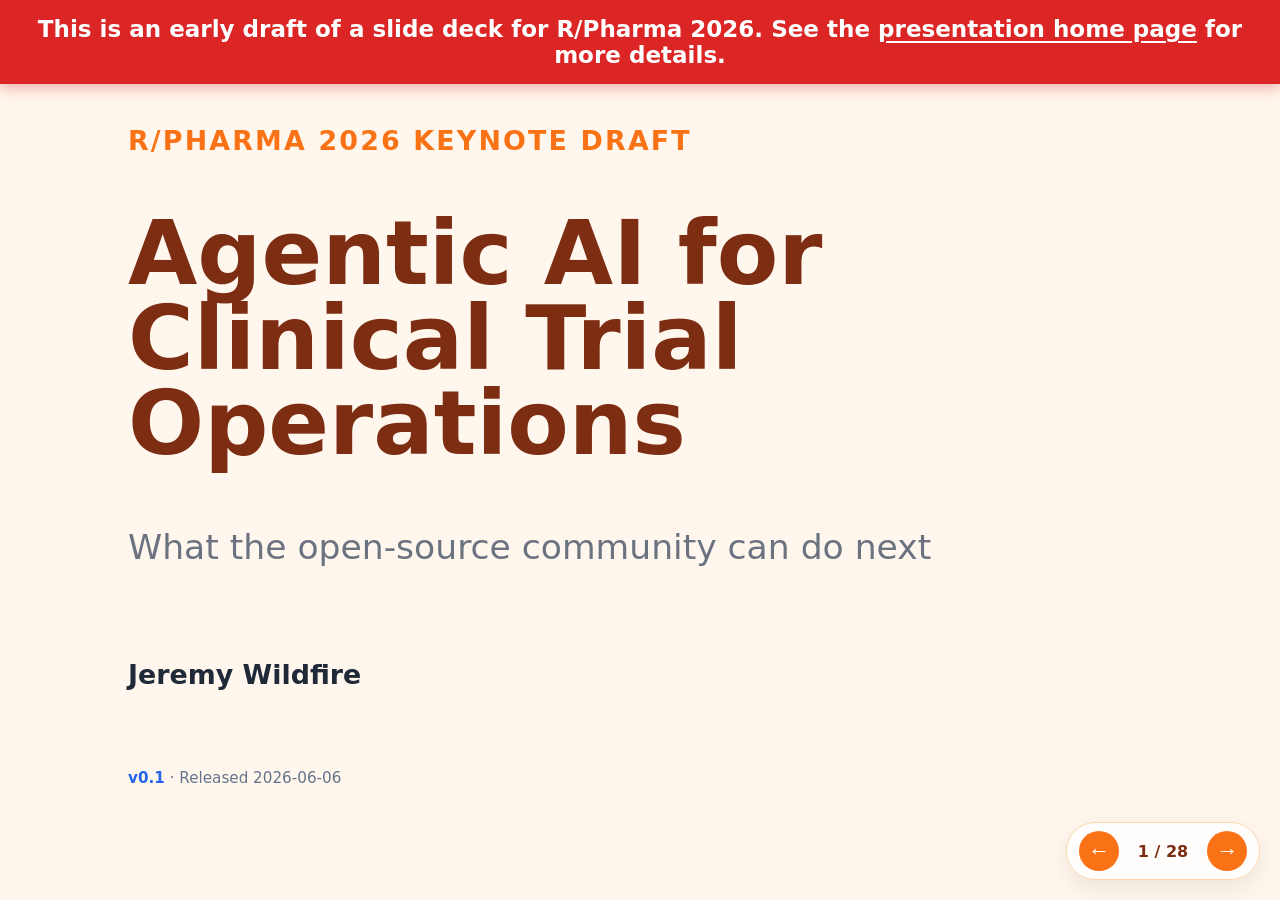
==== commit cdf416dd: "Add early-draft banner to title slide linking to the talk homepage Co-Authored-By: Claude Fable 5 <n" ====
--- a/index.html
+++ b/index.html
@@ -9,6 +9,7 @@
 <body>
   <main class="deck" id="deck">
     <section class="slide title">
+      <div class="draft-banner" role="note">This is an early draft of a slide deck for R/Pharma 2026. See the <a href="https://jwildfire.github.io/keynote/">presentation home page</a> for more details.</div>
       <p class="eyebrow">R/Pharma 2026 Keynote Draft</p>
       <h1>Agentic AI for Clinical Trial Operations</h1>
       <p class="subtitle">What the open-source community can do next</p>
--- a/style.css
+++ b/style.css
@@ -97,3 +97,34 @@
 .release-meta a:hover {
   text-decoration: underline;
 }
+
+.draft-banner {
+  position: absolute;
+  top: 0;
+  left: 0;
+  right: 0;
+  background: #dc2626;
+  color: #fff;
+  font-size: clamp(1.05rem, 1.8vw, 1.5rem);
+  font-weight: 700;
+  text-align: center;
+  padding: 1rem 2rem;
+  box-shadow: 0 4px 14px rgba(220, 38, 38, 0.35);
+}
+.draft-banner a {
+  color: #fff;
+  text-decoration: underline;
+  text-underline-offset: 0.18em;
+}
+.draft-banner a:hover {
+  color: #fecaca;
+}
+.slide.title {
+  position: relative;
+}
+@media print {
+  .draft-banner {
+    position: static;
+    margin: -4vh -6vw 1rem;
+  }
+}
